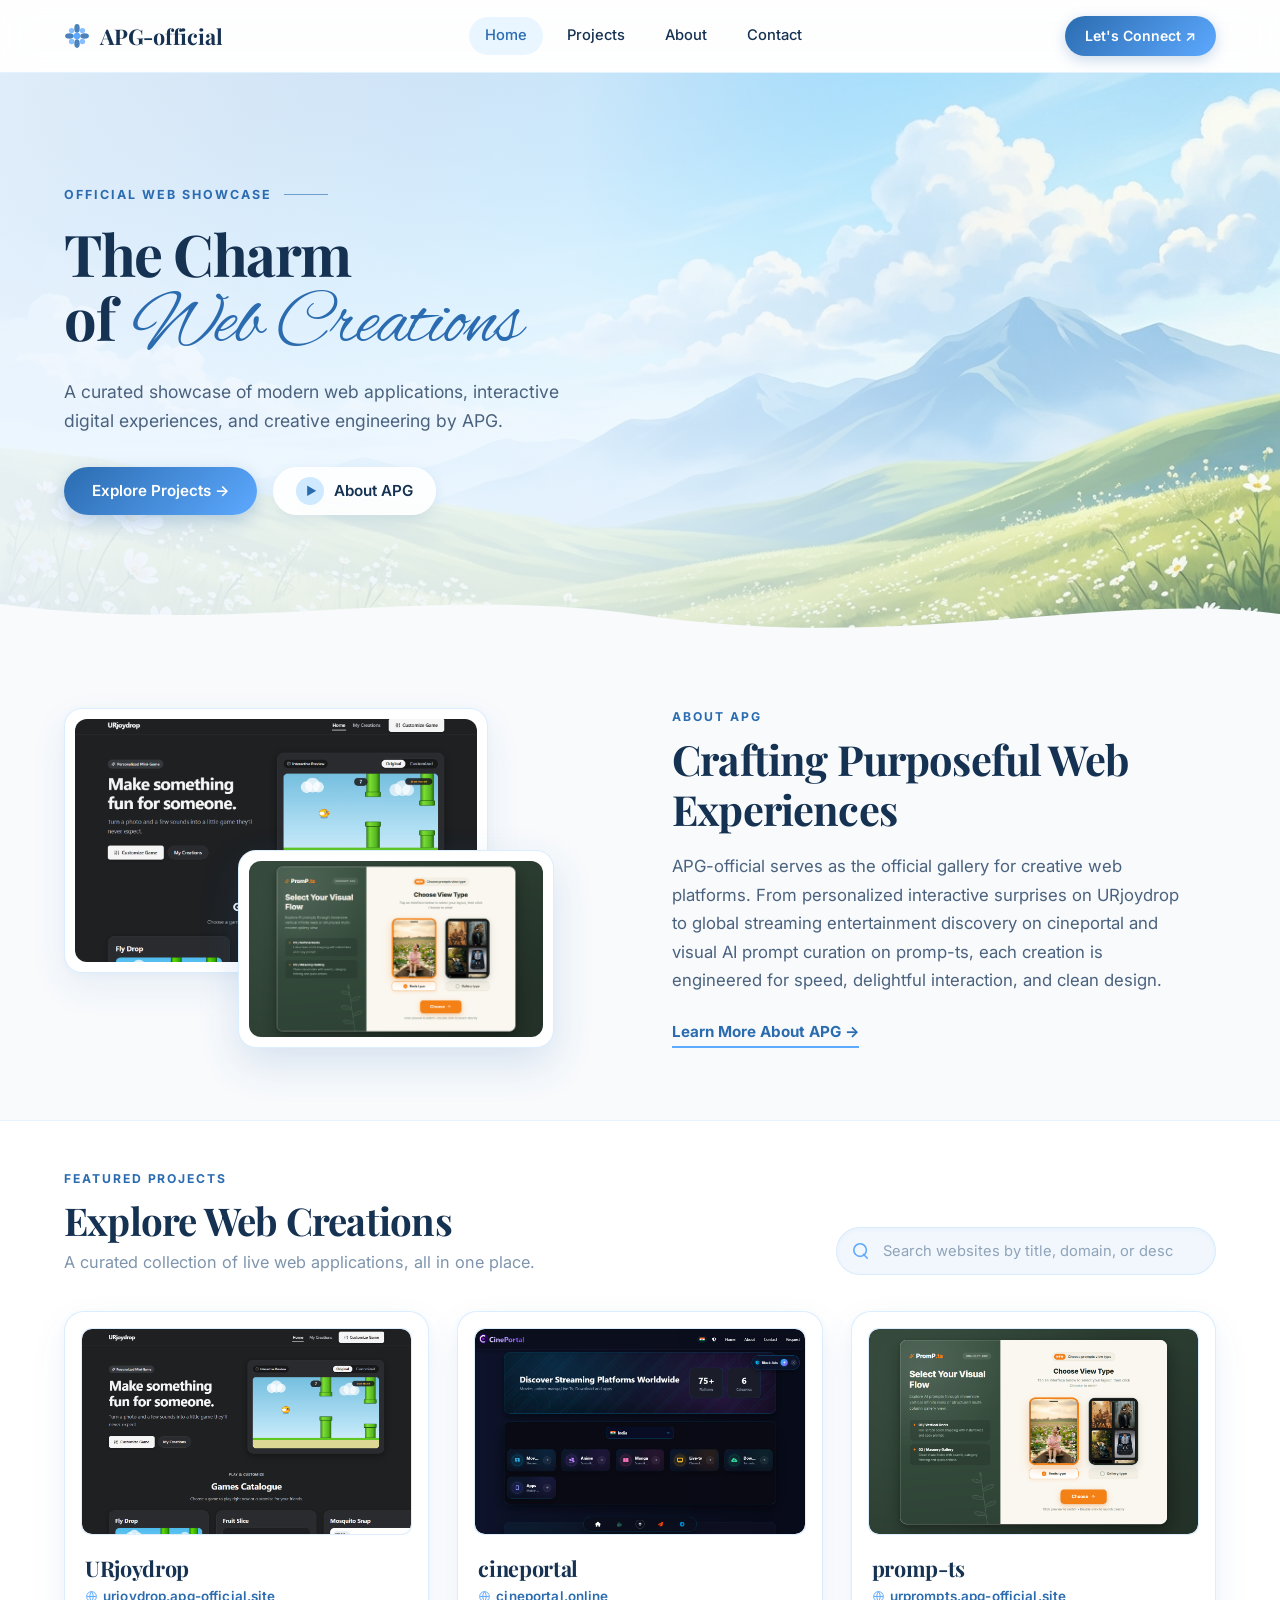
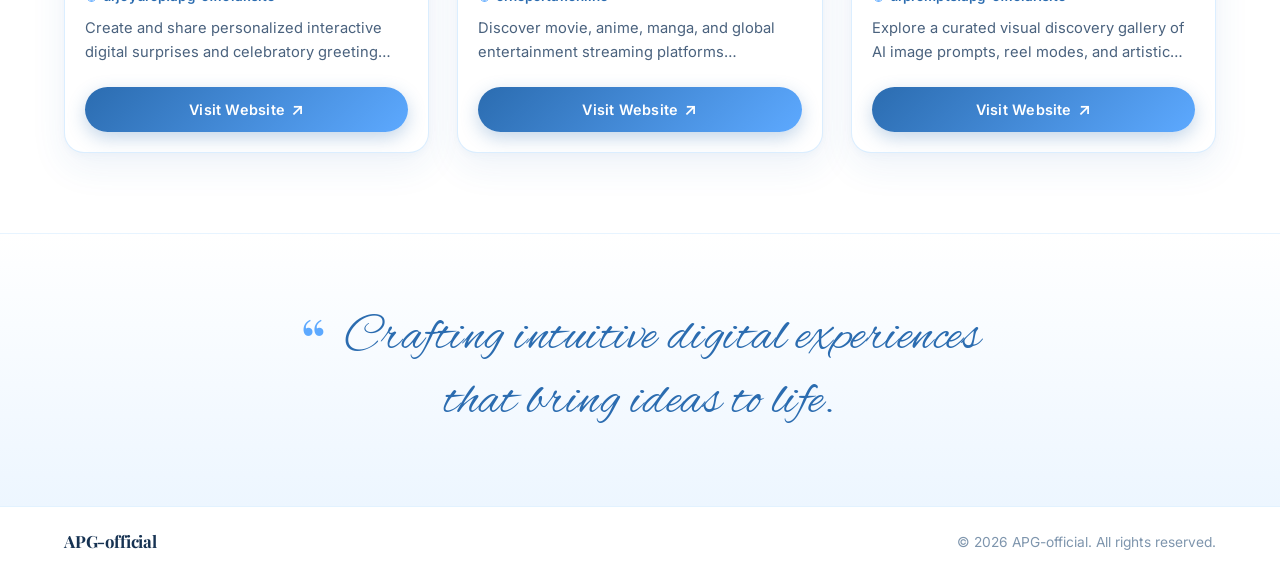
==== index.html @ 2e4cdcff "content: tailor copy directly to APG-official web creations and remove color palette container" ====
<!DOCTYPE html>
<html lang="en">
<head>
  <meta charset="UTF-8">
  <meta name="viewport" content="width=device-width, initial-scale=1.0">
  <title>APG-official — The Charm of Web Creations</title>
  <meta name="description" content="A curated collection of official web creations and interactive applications by APG.">
  
  <!-- Google Fonts: Playfair Display, Alex Brush, and Inter -->
  <link rel="preconnect" href="https://fonts.googleapis.com">
  <link rel="preconnect" href="https://fonts.gstatic.com" crossorigin>
  <link href="https://fonts.googleapis.com/css2?family=Alex+Brush&family=Inter:wght@400;500;600;700&family=Playfair+Display:ital,wght@0,400;0,600;0,700;1,400;1,600&display=swap" rel="stylesheet">
  
  <!-- Stylesheet -->
  <link rel="stylesheet" href="css/style.css">
</head>
<body class="skybloom-theme">

  <!-- Top Sticky Navigation Bar (Glassmorphic) -->
  <header class="site-header">
    <div class="container header-inner">
      <a href="index.html" class="brand-logo" aria-label="APG-official home">
        <svg class="brand-flower-icon" viewBox="0 0 24 24" fill="none" xmlns="http://www.w3.org/2000/svg" aria-hidden="true">
          <circle cx="12" cy="12" r="3" fill="#5DA9FF"/>
          <ellipse cx="12" cy="5" rx="2.5" ry="4" fill="#2B6CB0" opacity="0.85"/>
          <ellipse cx="12" cy="19" rx="2.5" ry="4" fill="#2B6CB0" opacity="0.85"/>
          <ellipse cx="5" cy="12" rx="4" ry="2.5" fill="#2B6CB0" opacity="0.85"/>
          <ellipse cx="19" cy="12" rx="4" ry="2.5" fill="#2B6CB0" opacity="0.85"/>
          <circle cx="7" cy="7" r="2.5" fill="#5DA9FF" opacity="0.75"/>
          <circle cx="17" cy="7" r="2.5" fill="#5DA9FF" opacity="0.75"/>
          <circle cx="7" cy="17" r="2.5" fill="#5DA9FF" opacity="0.75"/>
          <circle cx="17" cy="17" r="2.5" fill="#5DA9FF" opacity="0.75"/>
        </svg>
        <span class="brand-text">APG-official</span>
      </a>

      <nav class="nav-links" aria-label="Main Navigation">
        <a href="index.html" class="nav-item active">Home</a>
        <a href="#gallery" class="nav-item">Projects</a>
        <a href="about/" class="nav-item">About</a>
        <a href="contact/" class="nav-item">Contact</a>
      </nav>

      <div class="header-action">
        <a href="contact/" class="btn-connect">Let's Connect &#x2197;</a>
      </div>
    </div>
  </header>

  <!-- Main Content Canvas -->
  <main>
    <!-- Hero Section (Atmospheric Sky with APG Content) -->
    <section class="hero-section" aria-labelledby="hero-title">
      <div class="hero-bg-container" aria-hidden="true">
        <img src="assets/hero-sky-bg.jpg" alt="" class="hero-bg-img" loading="eager">
        <div class="hero-overlay"></div>
      </div>

      <div class="container hero-inner">
        <div class="hero-content">
          <div class="hero-eyebrow">
            <span class="eyebrow-text">OFFICIAL WEB SHOWCASE</span>
            <span class="eyebrow-line"></span>
          </div>

          <h1 id="hero-title" class="hero-heading">
            The Charm<br>
            of <span class="script-accent">Web Creations</span>
          </h1>

          <p class="hero-subtitle">
            A curated showcase of modern web applications, interactive digital experiences, and creative engineering by APG.
          </p>

          <div class="hero-cta-group">
            <a href="#gallery" class="btn-hero-primary">Explore Projects &rarr;</a>
            <a href="#about-story" class="btn-hero-secondary">
              <span class="play-icon-bubble">&#x25B6;</span>
              <span>About APG</span>
            </a>
          </div>
        </div>
      </div>

      <!-- Organic Wave Transition Divider -->
      <div class="hero-wave-divider" aria-hidden="true">
        <svg viewBox="0 0 1440 120" fill="none" preserveAspectRatio="none" xmlns="http://www.w3.org/2000/svg">
          <path d="M0,45 C280,95 480,10 740,65 C1020,115 1260,25 1440,60 L1440,120 L0,120 Z" fill="#F8FAFC"/>
        </svg>
      </div>
    </section>

    <!-- Visual Storyteller / About Section -->
    <section id="about-story" class="story-section">
      <div class="container story-inner">
        <div class="story-visuals">
          <div class="story-card-large">
            <img src="assets/urjoydrop.png" alt="URjoydrop interactive celebration preview" class="story-img">
          </div>
          <div class="story-card-floating">
            <img src="assets/promp-ts.png" alt="promp-ts visual discovery preview" class="story-img">
          </div>
        </div>

        <div class="story-copy">
          <div class="section-eyebrow">ABOUT APG</div>
          <h2 class="story-heading">Crafting Purposeful Web Experiences</h2>
          <p class="story-desc">
            APG-official serves as the official gallery for creative web platforms. From personalized interactive surprises on URjoydrop to global streaming entertainment discovery on cineportal and visual AI prompt curation on promp-ts, each creation is engineered for speed, delightful interaction, and clean design.
          </p>
          <a href="about/" class="story-link">Learn More About APG &rarr;</a>
        </div>
      </div>
    </section>

    <!-- Featured Works Gallery Section -->
    <section id="gallery" class="gallery-section" aria-label="Website Gallery">
      <div class="container">
        <!-- Gallery Header with Integrated Search -->
        <div class="gallery-header-row">
          <div class="gallery-header-left">
            <div class="section-eyebrow">FEATURED PROJECTS</div>
            <h2 class="gallery-title">Explore Web Creations</h2>
            <p class="gallery-subtitle">A curated collection of live web applications, all in one place.</p>
          </div>

          <div class="search-wrapper">
            <div class="search-box">
              <svg class="search-icon" viewBox="0 0 20 20" fill="none" xmlns="http://www.w3.org/2000/svg" aria-hidden="true">
                <path d="M9 16A7 7 0 1 0 9 2a7 7 0 0 0 0 14Zm8 2-4.35-4.35" stroke="currentColor" stroke-width="1.75" stroke-linecap="round" stroke-linejoin="round"/>
              </svg>
              <input 
                type="text" 
                id="search-input" 
                class="search-input" 
                placeholder="Search websites by title, domain, or description..." 
                autocomplete="off"
                spellcheck="false"
                aria-label="Search websites by title, domain, or description"
              >
              <button 
                type="button" 
                id="search-clear" 
                class="search-clear-btn" 
                aria-label="Clear search query"
                hidden
              >
                <svg viewBox="0 0 16 16" fill="none" xmlns="http://www.w3.org/2000/svg" aria-hidden="true">
                  <path d="M4 4l8 8M12 4l-8 8" stroke="currentColor" stroke-width="1.75" stroke-linecap="round"/>
                </svg>
              </button>
            </div>
          </div>
        </div>

        <!-- Live Count / Active Search Info for Screen Readers -->
        <div id="results-count" class="visually-hidden" aria-live="polite"></div>

        <!-- Cards Grid (Dynamically Populated by js/script.js) -->
        <div id="gallery-grid" class="gallery-grid">
          <!-- Populated by js/script.js -->
        </div>

        <!-- Empty State Container -->
        <div id="empty-state" class="empty-state" hidden>
          <div class="empty-state-card">
            <div class="empty-state-icon" aria-hidden="true">
              <svg viewBox="0 0 24 24" fill="none" xmlns="http://www.w3.org/2000/svg">
                <circle cx="11" cy="11" r="7" stroke="currentColor" stroke-width="1.5"/>
                <path d="m20 20-3.5-3.5" stroke="currentColor" stroke-width="1.5" stroke-linecap="round"/>
                <path d="M8.5 11h5" stroke="currentColor" stroke-width="1.5" stroke-linecap="round"/>
              </svg>
            </div>
            <h3 class="empty-state-title">No matching websites found</h3>
            <p class="empty-state-desc">No web creations match your search query. Try checking for typos or resetting your search keyword.</p>
            <button type="button" id="empty-clear-btn" class="btn-clear-search">Clear search</button>
          </div>
        </div>
      </div>
    </section>

    <!-- Quote Section (Tailored to Web Craftsmanship) -->
    <section class="quote-section">
      <div class="container quote-inner">
        <blockquote class="quote-text">
          <span class="quote-mark">&ldquo;</span>
          Crafting intuitive digital experiences that bring ideas to life.
        </blockquote>
      </div>
    </section>
  </main>

  <!-- Minimal Footer -->
  <footer class="site-footer">
    <div class="container footer-inner">
      <div class="footer-brand">
        <span class="brand-text">APG-official</span>
      </div>
      <p class="footer-copy">&copy; 2026 APG-official. All rights reserved.</p>
    </div>
  </footer>

  <!-- Gallery JavaScript -->
  <script src="js/script.js"></script>
</body>
</html>
---- css/style.css ----
/* ==========================================================================
   Skybloom APG-official — Nature Portfolio & Web Showcase Theme
   Inspired by Skybloom Nature Portfolio: Ethereal skies, meadows, and elegant typography
   Palette: #2B6CB0 (Deep Sky), #5DA9FF (Azure), #CFE9FF (Cloud Blue), #F8FAFC (Porcelain), #A8C97A (Meadow Green)
   ========================================================================== */

/* --- Design Tokens & Palette --- */
:root {
  /* Exact Skybloom Palette */
  --sky-deep: #2B6CB0;
  --sky-vivid: #5DA9FF;
  --sky-soft: #CFE9FF;
  --sky-white: #F8FAFC;
  --nature-green: #A8C97A;
  --nature-green-dark: #8BAF5B;

  /* Neutrals & Surfaces */
  --surface-page: #F8FAFC;
  --surface-card: #FFFFFF;
  --surface-card-subtle: #F1F7FD;
  --surface-pill: rgba(255, 255, 255, 0.85);

  /* Typography Colors */
  --text-heading: #163252;
  --text-body: #4A627E;
  --text-muted: #7E95AD;
  --text-accent: #2B6CB0;

  /* Hairlines & Borders */
  --border-card: rgba(207, 233, 255, 0.75);
  --border-focus: #5DA9FF;

  /* Button Gradient Palette */
  --btn-gradient: linear-gradient(135deg, #2B6CB0 0%, #5DA9FF 100%);
  --btn-gradient-hover: linear-gradient(135deg, #225791 0%, #4797ED 100%);
  --btn-gradient-active: linear-gradient(135deg, #1C4878 0%, #3D88DC 100%);
  --btn-shadow: 0 6px 18px rgba(43, 108, 176, 0.28);
  --btn-shadow-hover: 0 10px 24px rgba(43, 108, 176, 0.38);

  /* Elevated Shadows */
  --shadow-card: 0 14px 36px rgba(43, 108, 176, 0.08), 0 2px 8px rgba(43, 108, 176, 0.04);
  --shadow-card-hover: 0 22px 48px rgba(43, 108, 176, 0.14), 0 4px 14px rgba(43, 108, 176, 0.06);

  /* Typography */
  --font-serif: 'Playfair Display', Georgia, serif;
  --font-script: 'Alex Brush', cursive;
  --font-sans: 'Inter', -apple-system, BlinkMacSystemFont, 'Segoe UI', Roboto, sans-serif;

  /* Layout Metrics */
  --max-width: 1200px;
  --container-padding: 24px;
  --radius-card: 20px;
  --radius-pill: 9999px;
  --radius-thumb: 12px;

  /* Subtle Transitions */
  --transition-fast: 0.18s ease;
  --transition-normal: 0.28s ease-in-out;
}

/* --- Base & Reset --- */
*, *::before, *::after {
  box-sizing: border-box;
  margin: 0;
  padding: 0;
}

html {
  font-size: 16px;
  scroll-behavior: smooth;
  -webkit-text-size-adjust: 100%;
}

body.skybloom-theme {
  font-family: var(--font-sans);
  background-color: var(--surface-page);
  color: var(--text-body);
  min-height: 100vh;
  display: flex;
  flex-direction: column;
  line-height: 1.6;
  -webkit-font-smoothing: antialiased;
  -moz-osx-font-smoothing: grayscale;
  overflow-x: hidden;
}

main {
  flex: 1 0 auto;
}

img {
  display: block;
  max-width: 100%;
  height: auto;
}

button, input {
  font-family: inherit;
}

a {
  color: inherit;
  text-decoration: none;
}

:focus-visible {
  outline: 2px solid var(--sky-vivid);
  outline-offset: 2px;
}

[hidden] {
  display: none !important;
}

.visually-hidden {
  position: absolute;
  width: 1px;
  height: 1px;
  padding: 0;
  margin: -1px;
  overflow: hidden;
  clip: rect(0, 0, 0, 0);
  white-space: nowrap;
  border: 0;
}

/* --- Shared Layout Container --- */
.container {
  width: 100%;
  max-width: var(--max-width);
  margin-left: auto;
  margin-right: auto;
  padding-left: var(--container-padding);
  padding-right: var(--container-padding);
}

/* --- Top Sticky Navigation Bar (Glassmorphic) --- */
.site-header {
  position: sticky;
  top: 0;
  z-index: 100;
  background-color: rgba(255, 255, 255, 0.82);
  backdrop-filter: blur(16px);
  -webkit-backdrop-filter: blur(16px);
  border-bottom: 1px solid rgba(207, 233, 255, 0.6);
  transition: background-color var(--transition-normal);
}

.header-inner {
  height: 72px;
  display: flex;
  align-items: center;
  justify-content: space-between;
}

.brand-logo {
  display: inline-flex;
  align-items: center;
  gap: 10px;
}

.brand-flower-icon {
  width: 26px;
  height: 26px;
  flex-shrink: 0;
  transition: transform var(--transition-fast);
}

.brand-logo:hover .brand-flower-icon {
  transform: rotate(25deg);
}

.brand-text {
  font-family: var(--font-serif);
  font-size: 1.35rem;
  font-weight: 700;
  color: var(--text-heading);
  letter-spacing: -0.01em;
}

.brand-sub {
  font-family: var(--font-sans);
  font-size: 0.72rem;
  font-weight: 700;
  letter-spacing: 0.1em;
  color: var(--sky-deep);
  background: var(--sky-soft);
  padding: 2px 7px;
  border-radius: var(--radius-pill);
  margin-left: 4px;
}

.nav-links {
  display: flex;
  align-items: center;
  gap: 8px;
}

.nav-item {
  display: inline-flex;
  align-items: center;
  justify-content: center;
  min-height: 38px;
  padding: 0 16px;
  font-size: 0.92rem;
  font-weight: 500;
  color: var(--text-heading);
  border-radius: var(--radius-pill);
  transition: color var(--transition-fast), background-color var(--transition-fast);
}

.nav-item:hover,
.nav-item.active {
  color: var(--sky-deep);
  background-color: rgba(207, 233, 255, 0.45);
}

.header-action {
  display: flex;
  align-items: center;
}

.btn-connect {
  display: inline-flex;
  align-items: center;
  justify-content: center;
  min-height: 40px;
  padding: 0 20px;
  font-size: 0.88rem;
  font-weight: 600;
  color: #ffffff;
  background: var(--btn-gradient);
  border-radius: var(--radius-pill);
  box-shadow: 0 4px 14px rgba(43, 108, 176, 0.25);
  transition: background var(--transition-fast), transform var(--transition-fast), box-shadow var(--transition-fast);
}

.btn-connect:hover {
  background: var(--btn-gradient-hover);
  box-shadow: var(--btn-shadow);
  transform: translateY(-1px);
}

/* --- Hero Section (Atmospheric Nature Sky) --- */
.hero-section {
  position: relative;
  min-height: 580px;
  display: flex;
  flex-direction: column;
  justify-content: center;
  padding-top: 60px;
  padding-bottom: 90px;
  overflow: hidden;
  background-color: #BBE0FF;
}

.hero-bg-container {
  position: absolute;
  inset: 0;
  width: 100%;
  height: 100%;
  z-index: 1;
  overflow: hidden;
}

.hero-bg-img {
  width: 100%;
  height: 100%;
  object-fit: cover;
  object-position: center 30%;
}

.hero-overlay {
  position: absolute;
  inset: 0;
  background: linear-gradient(90deg, rgba(240, 247, 255, 0.92) 0%, rgba(240, 247, 255, 0.8) 45%, rgba(240, 247, 255, 0.2) 100%);
}

.hero-inner {
  position: relative;
  z-index: 2;
}

.hero-content {
  max-width: 620px;
}

.hero-eyebrow {
  display: inline-flex;
  align-items: center;
  gap: 12px;
  margin-bottom: 16px;
}

.eyebrow-text {
  font-size: 0.78rem;
  font-weight: 700;
  letter-spacing: 0.16em;
  color: var(--sky-deep);
  text-transform: uppercase;
}

.eyebrow-line {
  width: 44px;
  height: 1.5px;
  background: var(--sky-deep);
  opacity: 0.6;
}

.hero-heading {
  font-family: var(--font-serif);
  font-size: 3.6rem;
  font-weight: 700;
  color: var(--text-heading);
  line-height: 1.12;
  letter-spacing: -0.025em;
  margin-bottom: 18px;
}

.script-accent {
  font-family: var(--font-script);
  font-weight: 400;
  font-size: 4.8rem;
  color: var(--sky-deep);
  display: inline-block;
  line-height: 0.85;
  margin-left: 6px;
}

.hero-subtitle {
  font-size: 1.1rem;
  line-height: 1.65;
  color: var(--text-body);
  margin-bottom: 32px;
  max-width: 520px;
}

.hero-cta-group {
  display: flex;
  align-items: center;
  gap: 16px;
  flex-wrap: wrap;
}

.btn-hero-primary {
  display: inline-flex;
  align-items: center;
  justify-content: center;
  min-height: 48px;
  padding: 0 28px;
  font-size: 0.95rem;
  font-weight: 600;
  color: #ffffff;
  background: var(--btn-gradient);
  border-radius: var(--radius-pill);
  box-shadow: var(--btn-shadow);
  transition: transform var(--transition-fast), box-shadow var(--transition-fast);
}

.btn-hero-primary:hover {
  background: var(--btn-gradient-hover);
  box-shadow: var(--btn-shadow-hover);
  transform: translateY(-2px);
}

.btn-hero-secondary {
  display: inline-flex;
  align-items: center;
  gap: 10px;
  min-height: 48px;
  padding: 0 22px;
  font-size: 0.95rem;
  font-weight: 600;
  color: var(--text-heading);
  background: rgba(255, 255, 255, 0.88);
  backdrop-filter: blur(8px);
  border: 1px solid rgba(255, 255, 255, 0.8);
  border-radius: var(--radius-pill);
  box-shadow: 0 4px 14px rgba(43, 108, 176, 0.1);
  transition: background var(--transition-fast), transform var(--transition-fast);
}

.btn-hero-secondary:hover {
  background: #ffffff;
  transform: translateY(-2px);
}

.play-icon-bubble {
  width: 28px;
  height: 28px;
  border-radius: 50%;
  background: var(--sky-soft);
  color: var(--sky-deep);
  display: flex;
  align-items: center;
  justify-content: center;
  font-size: 0.72rem;
  padding-left: 2px;
}

/* Hero Wave Divider */
.hero-wave-divider {
  position: absolute;
  bottom: -1px;
  left: 0;
  width: 100%;
  height: 80px;
  z-index: 3;
  pointer-events: none;
}

.hero-wave-divider svg {
  width: 100%;
  height: 100%;
  display: block;
}

/* --- Visual Storyteller Section (Skybloom Inspired) --- */
.story-section {
  padding-top: 54px;
  padding-bottom: 72px;
  background-color: var(--surface-page);
}

.story-inner {
  display: grid;
  grid-template-columns: 1fr 1fr;
  gap: 64px;
  align-items: center;
}

.story-visuals {
  position: relative;
  min-height: 340px;
}

.story-card-large {
  width: 78%;
  aspect-ratio: 16 / 10;
  border-radius: 18px;
  overflow: hidden;
  background: #ffffff;
  padding: 10px;
  box-shadow: var(--shadow-card);
  border: 1px solid var(--border-card);
}

.story-card-large img {
  width: 100%;
  height: 100%;
  object-fit: cover;
  border-radius: 12px;
}

.story-card-floating {
  position: absolute;
  bottom: 0;
  right: 10%;
  width: 58%;
  aspect-ratio: 16 / 10;
  border-radius: 18px;
  overflow: hidden;
  background: #ffffff;
  padding: 10px;
  box-shadow: 0 16px 40px rgba(43, 108, 176, 0.16);
  border: 1px solid var(--border-card);
}

.story-card-floating img {
  width: 100%;
  height: 100%;
  object-fit: cover;
  border-radius: 12px;
}

.story-copy {
  padding-right: 20px;
}

.section-eyebrow {
  font-size: 0.76rem;
  font-weight: 700;
  letter-spacing: 0.16em;
  color: var(--sky-deep);
  text-transform: uppercase;
  margin-bottom: 8px;
}

.story-heading {
  font-family: var(--font-serif);
  font-size: 2.6rem;
  font-weight: 700;
  color: var(--text-heading);
  letter-spacing: -0.02em;
  line-height: 1.2;
  margin-bottom: 18px;
}

.story-desc {
  font-size: 1.05rem;
  line-height: 1.7;
  color: var(--text-body);
  margin-bottom: 24px;
}

.story-link {
  display: inline-flex;
  align-items: center;
  font-size: 0.95rem;
  font-weight: 700;
  color: var(--sky-deep);
  border-bottom: 2px solid var(--sky-vivid);
  padding-bottom: 2px;
  transition: color var(--transition-fast), border-color var(--transition-fast);
}

.story-link:hover {
  color: var(--text-heading);
  border-color: var(--text-heading);
}

/* --- Featured Works Gallery Section --- */
.gallery-section {
  padding-top: 48px;
  padding-bottom: 80px;
  background-color: #FFFFFF;
  border-top: 1px solid rgba(207, 233, 255, 0.5);
  border-bottom: 1px solid rgba(207, 233, 255, 0.5);
}

.gallery-header-row {
  display: flex;
  align-items: flex-end;
  justify-content: space-between;
  gap: 32px;
  margin-bottom: 36px;
}

.gallery-title {
  font-family: var(--font-serif);
  font-size: 2.4rem;
  font-weight: 700;
  color: var(--text-heading);
  letter-spacing: -0.02em;
  line-height: 1.2;
}

.gallery-subtitle {
  margin-top: 6px;
  font-size: 1.02rem;
  color: var(--text-muted);
}

.search-wrapper {
  flex: 0 0 380px;
  max-width: 100%;
}

.search-box {
  position: relative;
  display: flex;
  align-items: center;
  width: 100%;
}

.search-icon {
  position: absolute;
  left: 16px;
  width: 18px;
  height: 18px;
  color: var(--sky-vivid);
  pointer-events: none;
}

.search-input {
  width: 100%;
  height: 48px;
  padding: 0 42px 0 46px;
  font-size: 0.92rem;
  color: var(--text-heading);
  background-color: var(--surface-card-subtle);
  border: 1.5px solid var(--border-card);
  border-radius: var(--radius-pill);
  box-shadow: inset 0 2px 4px rgba(43, 108, 176, 0.03);
  transition: border-color var(--transition-fast), background-color var(--transition-fast), box-shadow var(--transition-fast);
}

.search-input::placeholder {
  color: var(--text-muted);
  opacity: 0.85;
}

.search-input:focus {
  outline: none;
  background-color: #FFFFFF;
  border-color: var(--sky-vivid);
  box-shadow: 0 0 0 4px rgba(93, 169, 255, 0.2);
}

.search-clear-btn {
  position: absolute;
  right: 12px;
  width: 26px;
  height: 26px;
  display: flex;
  align-items: center;
  justify-content: center;
  background: var(--sky-soft);
  border: none;
  border-radius: 50%;
  color: var(--sky-deep);
  cursor: pointer;
  padding: 0;
  transition: background-color var(--transition-fast);
}

.search-clear-btn svg {
  width: 12px;
  height: 12px;
}

.search-clear-btn:hover {
  background-color: var(--sky-vivid);
  color: #ffffff;
}

/* --- Gallery Grid & Showcase Cards --- */
.gallery-grid {
  display: grid;
  grid-template-columns: repeat(3, 1fr);
  gap: 28px;
  align-items: stretch;
}

.card {
  display: flex;
  flex-direction: column;
  height: 100%;
  background-color: var(--surface-card);
  border: 1px solid var(--border-card);
  border-radius: var(--radius-card); /* 20px outer border radius */
  box-shadow: var(--shadow-card);
  overflow: hidden;
  transition: transform var(--transition-normal), box-shadow var(--transition-normal), border-color var(--transition-normal);
}

.card:hover {
  transform: translateY(-4px);
  box-shadow: var(--shadow-card-hover);
  border-color: rgba(93, 169, 255, 0.5);
}

/* 16:10 Thumbnail Preview (Inset Padding with 10px Radius) */
.card-thumbnail-wrap {
  position: relative;
  margin: 16px 16px 0 16px;
  aspect-ratio: 16 / 10;
  overflow: hidden;
  border-radius: 10px; /* 10px inner image radius */
  background-color: var(--surface-card-subtle);
  border: 1px solid rgba(207, 233, 255, 0.6);
}

.card-thumbnail {
  width: 100%;
  height: 100%;
  object-fit: cover;
  object-position: top center;
  border-radius: 10px;
  display: block;
  transition: transform 0.35s ease;
}

.card:hover .card-thumbnail {
  transform: scale(1.03);
}

.card-thumbnail-fallback {
  width: 100%;
  height: 100%;
  display: flex;
  flex-direction: column;
  align-items: center;
  justify-content: center;
  gap: 8px;
  background: linear-gradient(135deg, #CFE9FF 0%, #E8F3FF 100%);
  color: var(--sky-deep);
  font-size: 0.88rem;
  font-weight: 600;
  text-align: center;
  padding: 16px;
}

.card-thumbnail-fallback svg {
  width: 28px;
  height: 28px;
  opacity: 0.7;
}

/* Card Body Content */
.card-body {
  display: flex;
  flex-direction: column;
  flex: 1 0 auto;
  padding: 20px 20px 20px;
}

.card-title {
  font-family: var(--font-serif);
  font-size: 1.35rem;
  font-weight: 700;
  color: var(--text-heading);
  line-height: 1.25;
  letter-spacing: -0.015em;
  margin-bottom: 4px;
}

.card-domain {
  font-size: 0.84rem;
  color: var(--sky-deep);
  font-weight: 600;
  letter-spacing: 0.01em;
  display: inline-flex;
  align-items: center;
  gap: 5px;
  margin-bottom: 10px;
}

.card-domain-icon {
  width: 13px;
  height: 13px;
  color: var(--sky-vivid);
  flex-shrink: 0;
}

.card-desc {
  font-size: 0.92rem;
  line-height: 1.6;
  color: var(--text-body);
  margin-bottom: 22px;
  display: -webkit-box;
  -webkit-line-clamp: 2;
  -webkit-box-orient: vertical;
  overflow: hidden;
  text-overflow: ellipsis;
}

/* Card Footer & Gradient Action Button */
.card-footer {
  margin-top: auto;
}

.card-cta {
  display: inline-flex;
  align-items: center;
  justify-content: center;
  width: 100%;
  min-height: 44px;
  padding: 11px 20px;
  font-size: 0.9rem;
  font-weight: 600;
  letter-spacing: 0.015em;
  color: #ffffff;
  background: var(--btn-gradient);
  border: none;
  border-radius: var(--radius-pill);
  text-decoration: none;
  cursor: pointer;
  box-shadow: var(--btn-shadow);
  transition: transform var(--transition-fast), filter var(--transition-fast), box-shadow var(--transition-fast);
}

.card-cta:hover {
  background: var(--btn-gradient-hover);
  box-shadow: var(--btn-shadow-hover);
  transform: translateY(-1px);
}

.card-cta:active {
  background: var(--btn-gradient-active);
  transform: translateY(0);
}

.cta-arrow {
  margin-left: 6px;
  font-size: 1.05rem;
  line-height: 1;
  display: inline-block;
  transition: transform var(--transition-fast);
}

.card-cta:hover .cta-arrow {
  transform: translate(2px, -2px);
}

/* --- Empty Search State --- */
.empty-state {
  padding: 48px 0;
}

.empty-state-card {
  max-width: 460px;
  margin: 0 auto;
  text-align: center;
  padding: 40px 28px;
  background-color: var(--surface-card);
  border: 1px solid var(--border-card);
  border-radius: var(--radius-card);
  box-shadow: var(--shadow-card);
}

.empty-state-icon {
  width: 52px;
  height: 52px;
  margin: 0 auto 16px;
  display: flex;
  align-items: center;
  justify-content: center;
  color: var(--sky-vivid);
  background: var(--sky-soft);
  border-radius: 50%;
}

.empty-state-icon svg {
  width: 28px;
  height: 28px;
}

.empty-state-title {
  font-family: var(--font-serif);
  font-size: 1.35rem;
  font-weight: 700;
  color: var(--text-heading);
  margin-bottom: 8px;
}

.empty-state-desc {
  font-size: 0.94rem;
  color: var(--text-muted);
  line-height: 1.55;
  margin-bottom: 22px;
}

.btn-clear-search {
  display: inline-flex;
  align-items: center;
  justify-content: center;
  min-height: 42px;
  padding: 0 24px;
  font-size: 0.9rem;
  font-weight: 600;
  color: #ffffff;
  background: var(--btn-gradient);
  border: none;
  border-radius: var(--radius-pill);
  cursor: pointer;
  box-shadow: var(--btn-shadow);
  transition: transform var(--transition-fast), box-shadow var(--transition-fast);
}

.btn-clear-search:hover {
  background: var(--btn-gradient-hover);
  box-shadow: var(--btn-shadow-hover);
  transform: translateY(-1px);
}

/* --- Quote & Nature Banner Section --- */
.quote-section {
  padding: 72px 0;
  text-align: center;
  background: linear-gradient(180deg, #FFFFFF 0%, #EDF6FF 100%);
}

.quote-inner {
  max-width: 780px;
}

.quote-text {
  font-family: var(--font-script);
  font-size: 3.2rem;
  color: var(--sky-deep);
  line-height: 1.25;
  letter-spacing: 0.01em;
}

.quote-mark {
  font-family: var(--font-serif);
  font-size: 4rem;
  color: var(--sky-vivid);
  vertical-align: -18px;
  line-height: 0;
  margin-right: 6px;
}

/* --- Minimal Footer --- */
.site-footer {
  margin-top: auto;
  background-color: #FFFFFF;
  border-top: 1px solid rgba(207, 233, 255, 0.6);
}

.footer-inner {
  height: 70px;
  display: flex;
  align-items: center;
  justify-content: space-between;
}

.footer-brand .brand-text {
  font-size: 1.05rem;
}

.footer-copy {
  font-size: 0.86rem;
  color: var(--text-muted);
}

/* ==========================================================================
   Responsive Breakpoints
   ========================================================================== */

/* Tablet (768px – 1023px) */
@media (max-width: 1023px) {
  .hero-heading {
    font-size: 2.8rem;
  }

  .script-accent {
    font-size: 3.8rem;
  }

  .story-inner {
    grid-template-columns: 1fr;
    gap: 40px;
  }

  .story-visuals {
    max-width: 500px;
    margin: 0 auto;
  }

  .gallery-grid {
    grid-template-columns: repeat(2, 1fr);
    gap: 20px;
  }

  .gallery-header-row {
    flex-direction: column;
    align-items: stretch;
    gap: 20px;
  }

  .search-wrapper {
    flex: 1 1 auto;
    width: 100%;
  }
}

/* Mobile (< 768px) */
@media (max-width: 767px) {
  :root {
    --container-padding: 18px;
  }

  .header-inner {
    height: 64px;
  }

  .nav-links {
    display: none; /* Mobile simplicity */
  }

  .hero-section {
    padding-top: 40px;
    padding-bottom: 70px;
    min-height: auto;
  }

  .hero-heading {
    font-size: 2.2rem;
  }

  .script-accent {
    font-size: 3.2rem;
    display: block;
    margin-left: 0;
    margin-top: 4px;
  }

  .hero-subtitle {
    font-size: 1rem;
  }

  .story-heading {
    font-size: 2rem;
  }

  .gallery-title {
    font-size: 1.85rem;
  }

  .gallery-grid {
    grid-template-columns: 1fr;
    gap: 20px;
  }

  .quote-text {
    font-size: 2.4rem;
  }

  .footer-inner {
    height: auto;
    padding: 24px 0;
    flex-direction: column;
    gap: 10px;
    text-align: center;
  }
}
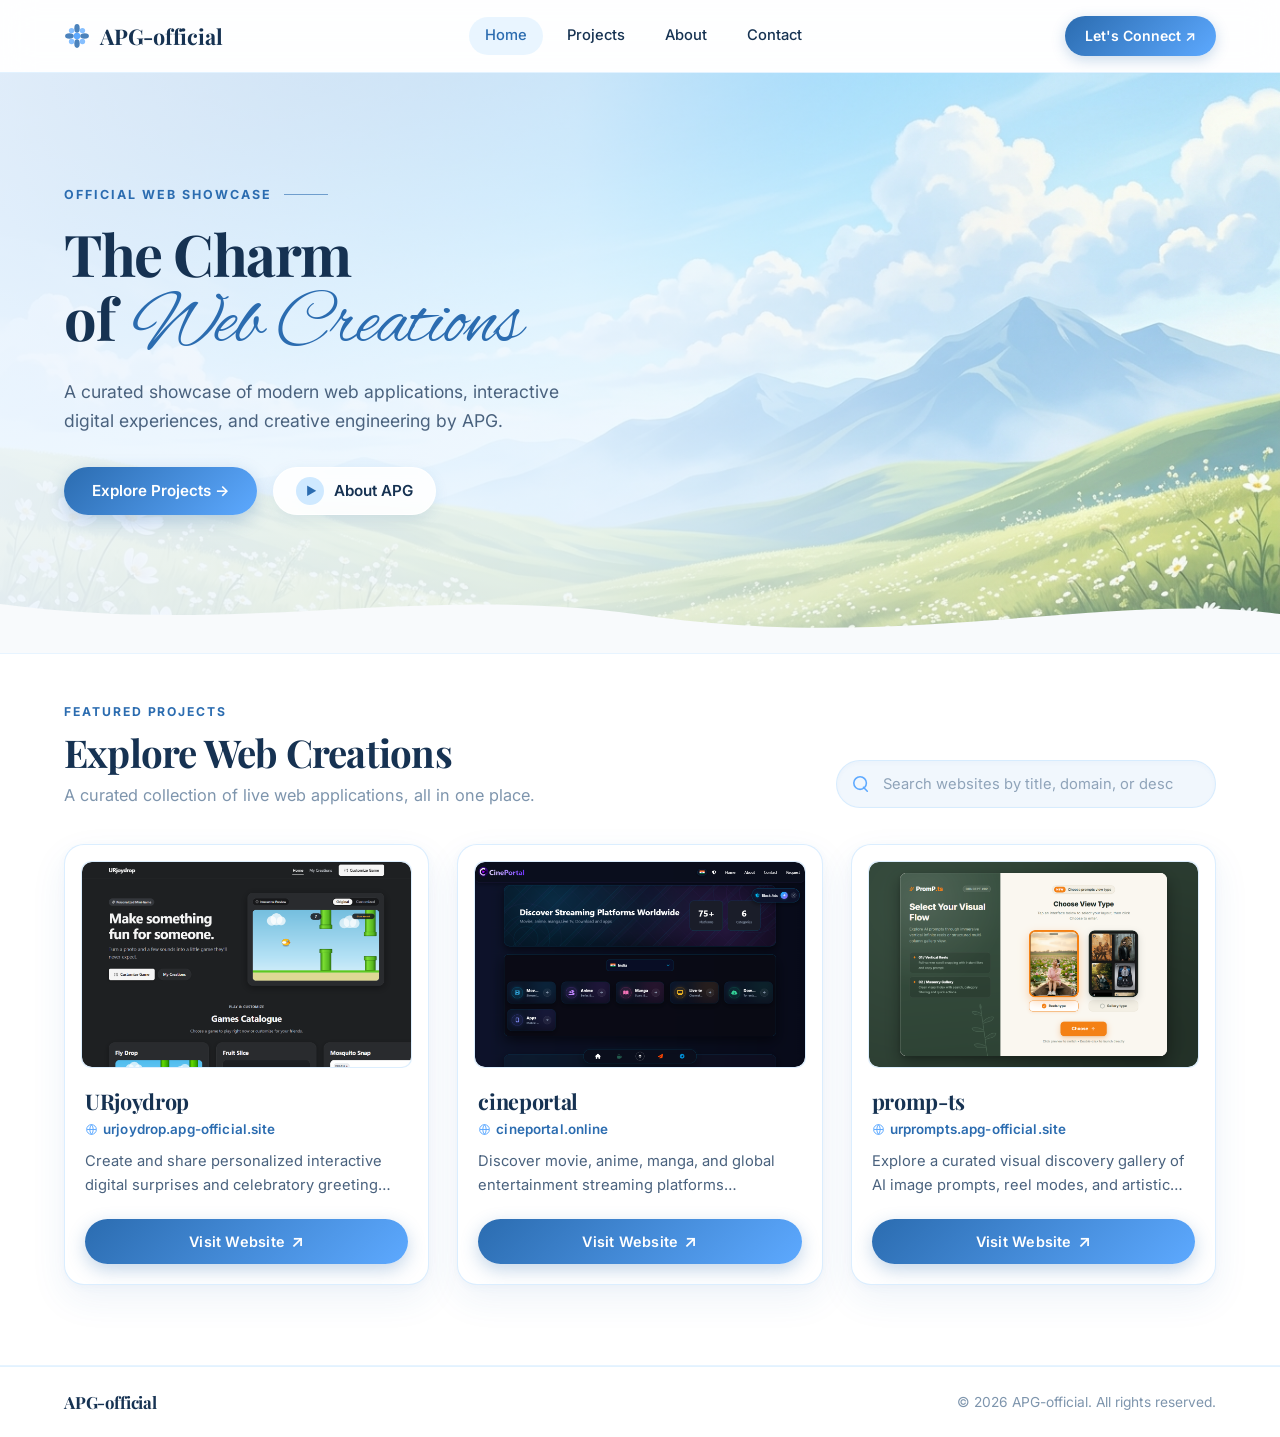
==== commit 74e0036d: "refactor(ui): remove about-story section and quote banner, enable 2 cards per row on mobile" ====
--- a/index.html
+++ b/index.html
@@ -74,7 +74,7 @@
 
           <div class="hero-cta-group">
             <a href="#gallery" class="btn-hero-primary">Explore Projects &rarr;</a>
-            <a href="#about-story" class="btn-hero-secondary">
+            <a href="about/" class="btn-hero-secondary">
               <span class="play-icon-bubble">&#x25B6;</span>
               <span>About APG</span>
             </a>
@@ -87,29 +87,6 @@
         <svg viewBox="0 0 1440 120" fill="none" preserveAspectRatio="none" xmlns="http://www.w3.org/2000/svg">
           <path d="M0,45 C280,95 480,10 740,65 C1020,115 1260,25 1440,60 L1440,120 L0,120 Z" fill="#F8FAFC"/>
         </svg>
-      </div>
-    </section>
-
-    <!-- Visual Storyteller / About Section -->
-    <section id="about-story" class="story-section">
-      <div class="container story-inner">
-        <div class="story-visuals">
-          <div class="story-card-large">
-            <img src="assets/urjoydrop.png" alt="URjoydrop interactive celebration preview" class="story-img">
-          </div>
-          <div class="story-card-floating">
-            <img src="assets/promp-ts.png" alt="promp-ts visual discovery preview" class="story-img">
-          </div>
-        </div>
-
-        <div class="story-copy">
-          <div class="section-eyebrow">ABOUT APG</div>
-          <h2 class="story-heading">Crafting Purposeful Web Experiences</h2>
-          <p class="story-desc">
-            APG-official serves as the official gallery for creative web platforms. From personalized interactive surprises on URjoydrop to global streaming entertainment discovery on cineportal and visual AI prompt curation on promp-ts, each creation is engineered for speed, delightful interaction, and clean design.
-          </p>
-          <a href="about/" class="story-link">Learn More About APG &rarr;</a>
-        </div>
       </div>
     </section>
 
@@ -178,16 +155,6 @@
         </div>
       </div>
     </section>
-
-    <!-- Quote Section (Tailored to Web Craftsmanship) -->
-    <section class="quote-section">
-      <div class="container quote-inner">
-        <blockquote class="quote-text">
-          <span class="quote-mark">&ldquo;</span>
-          Crafting intuitive digital experiences that bring ideas to life.
-        </blockquote>
-      </div>
-    </section>
   </main>
 
   <!-- Minimal Footer -->
--- a/css/style.css
+++ b/css/style.css
@@ -415,68 +415,6 @@
   display: block;
 }
 
-/* --- Visual Storyteller Section (Skybloom Inspired) --- */
-.story-section {
-  padding-top: 54px;
-  padding-bottom: 72px;
-  background-color: var(--surface-page);
-}
-
-.story-inner {
-  display: grid;
-  grid-template-columns: 1fr 1fr;
-  gap: 64px;
-  align-items: center;
-}
-
-.story-visuals {
-  position: relative;
-  min-height: 340px;
-}
-
-.story-card-large {
-  width: 78%;
-  aspect-ratio: 16 / 10;
-  border-radius: 18px;
-  overflow: hidden;
-  background: #ffffff;
-  padding: 10px;
-  box-shadow: var(--shadow-card);
-  border: 1px solid var(--border-card);
-}
-
-.story-card-large img {
-  width: 100%;
-  height: 100%;
-  object-fit: cover;
-  border-radius: 12px;
-}
-
-.story-card-floating {
-  position: absolute;
-  bottom: 0;
-  right: 10%;
-  width: 58%;
-  aspect-ratio: 16 / 10;
-  border-radius: 18px;
-  overflow: hidden;
-  background: #ffffff;
-  padding: 10px;
-  box-shadow: 0 16px 40px rgba(43, 108, 176, 0.16);
-  border: 1px solid var(--border-card);
-}
-
-.story-card-floating img {
-  width: 100%;
-  height: 100%;
-  object-fit: cover;
-  border-radius: 12px;
-}
-
-.story-copy {
-  padding-right: 20px;
-}
-
 .section-eyebrow {
   font-size: 0.76rem;
   font-weight: 700;
@@ -484,39 +422,6 @@
   color: var(--sky-deep);
   text-transform: uppercase;
   margin-bottom: 8px;
-}
-
-.story-heading {
-  font-family: var(--font-serif);
-  font-size: 2.6rem;
-  font-weight: 700;
-  color: var(--text-heading);
-  letter-spacing: -0.02em;
-  line-height: 1.2;
-  margin-bottom: 18px;
-}
-
-.story-desc {
-  font-size: 1.05rem;
-  line-height: 1.7;
-  color: var(--text-body);
-  margin-bottom: 24px;
-}
-
-.story-link {
-  display: inline-flex;
-  align-items: center;
-  font-size: 0.95rem;
-  font-weight: 700;
-  color: var(--sky-deep);
-  border-bottom: 2px solid var(--sky-vivid);
-  padding-bottom: 2px;
-  transition: color var(--transition-fast), border-color var(--transition-fast);
-}
-
-.story-link:hover {
-  color: var(--text-heading);
-  border-color: var(--text-heading);
 }
 
 /* --- Featured Works Gallery Section --- */
@@ -864,34 +769,6 @@
   transform: translateY(-1px);
 }
 
-/* --- Quote & Nature Banner Section --- */
-.quote-section {
-  padding: 72px 0;
-  text-align: center;
-  background: linear-gradient(180deg, #FFFFFF 0%, #EDF6FF 100%);
-}
-
-.quote-inner {
-  max-width: 780px;
-}
-
-.quote-text {
-  font-family: var(--font-script);
-  font-size: 3.2rem;
-  color: var(--sky-deep);
-  line-height: 1.25;
-  letter-spacing: 0.01em;
-}
-
-.quote-mark {
-  font-family: var(--font-serif);
-  font-size: 4rem;
-  color: var(--sky-vivid);
-  vertical-align: -18px;
-  line-height: 0;
-  margin-right: 6px;
-}
-
 /* --- Minimal Footer --- */
 .site-footer {
   margin-top: auto;
@@ -929,16 +806,6 @@
     font-size: 3.8rem;
   }
 
-  .story-inner {
-    grid-template-columns: 1fr;
-    gap: 40px;
-  }
-
-  .story-visuals {
-    max-width: 500px;
-    margin: 0 auto;
-  }
-
   .gallery-grid {
     grid-template-columns: repeat(2, 1fr);
     gap: 20px;
@@ -959,7 +826,7 @@
 /* Mobile (< 768px) */
 @media (max-width: 767px) {
   :root {
-    --container-padding: 18px;
+    --container-padding: 14px;
   }
 
   .header-inner {
@@ -971,41 +838,96 @@
   }
 
   .hero-section {
-    padding-top: 40px;
-    padding-bottom: 70px;
+    padding-top: 36px;
+    padding-bottom: 60px;
     min-height: auto;
   }
 
   .hero-heading {
-    font-size: 2.2rem;
+    font-size: 2.1rem;
   }
 
   .script-accent {
-    font-size: 3.2rem;
+    font-size: 3rem;
     display: block;
     margin-left: 0;
     margin-top: 4px;
   }
 
   .hero-subtitle {
-    font-size: 1rem;
-  }
-
-  .story-heading {
-    font-size: 2rem;
+    font-size: 0.98rem;
+    margin-bottom: 24px;
+  }
+
+  .gallery-section {
+    padding-top: 36px;
+    padding-bottom: 60px;
   }
 
   .gallery-title {
-    font-size: 1.85rem;
-  }
-
+    font-size: 1.75rem;
+  }
+
+  .gallery-header-row {
+    margin-bottom: 24px;
+  }
+
+  /* Two cards per row on mobile */
   .gallery-grid {
-    grid-template-columns: 1fr;
-    gap: 20px;
-  }
-
-  .quote-text {
-    font-size: 2.4rem;
+    grid-template-columns: repeat(2, 1fr);
+    gap: 12px;
+  }
+
+  .card {
+    border-radius: 16px;
+    box-shadow: 8px 8px 24px #bebebe, -8px -8px 24px #ffffff;
+  }
+
+  .card-thumbnail-wrap {
+    margin: 10px 10px 0 10px;
+    border-radius: 8px;
+  }
+
+  .card-thumbnail {
+    border-radius: 8px;
+  }
+
+  .card-body {
+    padding: 10px 8px 12px;
+  }
+
+  .card-title {
+    font-size: 1.05rem;
+    margin-bottom: 2px;
+  }
+
+  .card-domain {
+    font-size: 0.72rem;
+    gap: 3px;
+    margin-bottom: 6px;
+  }
+
+  .card-domain-icon {
+    width: 11px;
+    height: 11px;
+  }
+
+  .card-desc {
+    font-size: 0.76rem;
+    line-height: 1.35;
+    margin-bottom: 10px;
+    -webkit-line-clamp: 2;
+  }
+
+  .card-cta {
+    min-height: 36px;
+    padding: 6px 8px;
+    font-size: 0.78rem;
+  }
+
+  .cta-arrow {
+    font-size: 0.82rem;
+    margin-left: 3px;
   }
 
   .footer-inner {
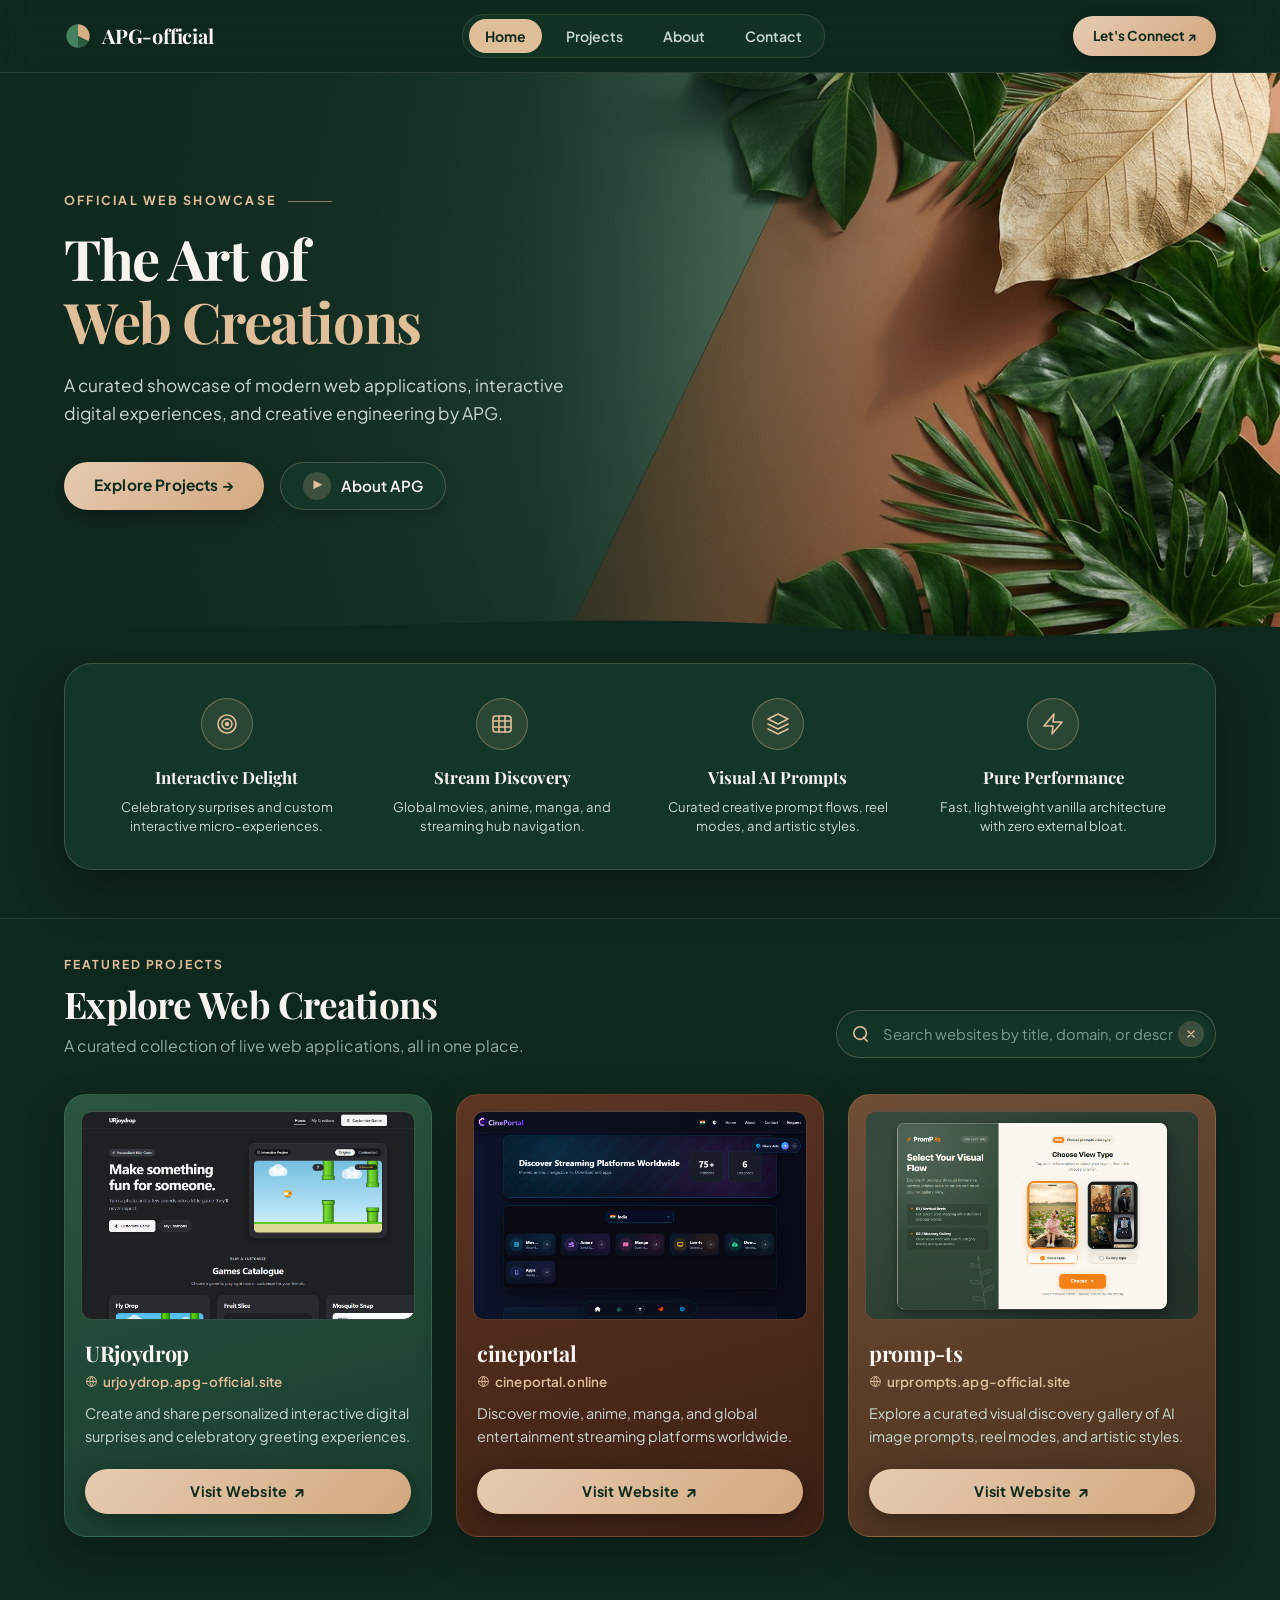
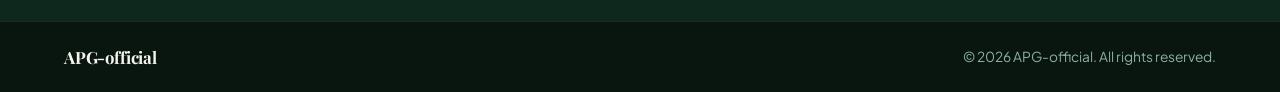
==== commit e3246c86: "feat(ui): redesign with luxury botanical earth theme inspired by user mockup" ====
--- a/index.html
+++ b/index.html
@@ -3,33 +3,27 @@
 <head>
   <meta charset="UTF-8">
   <meta name="viewport" content="width=device-width, initial-scale=1.0">
-  <title>APG-official — The Charm of Web Creations</title>
+  <title>APG-official — The Art of Web Creations</title>
   <meta name="description" content="A curated collection of official web creations and interactive applications by APG.">
   
-  <!-- Google Fonts: Playfair Display, Alex Brush, and Inter -->
+  <!-- Google Fonts: Plus Jakarta Sans, Playfair Display, and Inter -->
   <link rel="preconnect" href="https://fonts.googleapis.com">
   <link rel="preconnect" href="https://fonts.gstatic.com" crossorigin>
-  <link href="https://fonts.googleapis.com/css2?family=Alex+Brush&family=Inter:wght@400;500;600;700&family=Playfair+Display:ital,wght@0,400;0,600;0,700;1,400;1,600&display=swap" rel="stylesheet">
+  <link href="https://fonts.googleapis.com/css2?family=Inter:wght@400;500;600;700&family=Playfair+Display:ital,wght@0,500;0,600;0,700;1,400;1,600&family=Plus+Jakarta+Sans:wght@400;500;600;700;800&display=swap" rel="stylesheet">
   
   <!-- Stylesheet -->
   <link rel="stylesheet" href="css/style.css">
 </head>
-<body class="skybloom-theme">
-
-  <!-- Top Sticky Navigation Bar (Glassmorphic) -->
+<body class="botanical-theme">
+
+  <!-- Top Sticky Navigation Bar -->
   <header class="site-header">
     <div class="container header-inner">
       <a href="index.html" class="brand-logo" aria-label="APG-official home">
-        <svg class="brand-flower-icon" viewBox="0 0 24 24" fill="none" xmlns="http://www.w3.org/2000/svg" aria-hidden="true">
-          <circle cx="12" cy="12" r="3" fill="#5DA9FF"/>
-          <ellipse cx="12" cy="5" rx="2.5" ry="4" fill="#2B6CB0" opacity="0.85"/>
-          <ellipse cx="12" cy="19" rx="2.5" ry="4" fill="#2B6CB0" opacity="0.85"/>
-          <ellipse cx="5" cy="12" rx="4" ry="2.5" fill="#2B6CB0" opacity="0.85"/>
-          <ellipse cx="19" cy="12" rx="4" ry="2.5" fill="#2B6CB0" opacity="0.85"/>
-          <circle cx="7" cy="7" r="2.5" fill="#5DA9FF" opacity="0.75"/>
-          <circle cx="17" cy="7" r="2.5" fill="#5DA9FF" opacity="0.75"/>
-          <circle cx="7" cy="17" r="2.5" fill="#5DA9FF" opacity="0.75"/>
-          <circle cx="17" cy="17" r="2.5" fill="#5DA9FF" opacity="0.75"/>
+        <svg class="brand-leaf-icon" viewBox="0 0 24 24" fill="none" xmlns="http://www.w3.org/2000/svg" aria-hidden="true">
+          <path d="M12 2C6.48 2 2 6.48 2 12c0 5.52 4.48 10 10 10 3.86 0 7.21-2.19 8.91-5.41L12 12V2z" fill="#4B8B67" opacity="0.9"/>
+          <path d="M12 2c5.52 0 10 4.48 10 10 0 1.64-.4 3.19-1.09 4.59L12 12V2z" fill="#D4AF83"/>
+          <path d="M12 12l8.91 4.59C19.78 19.38 16.14 22 12 22v-10z" fill="#2E5C42"/>
         </svg>
         <span class="brand-text">APG-official</span>
       </a>
@@ -49,10 +43,10 @@
 
   <!-- Main Content Canvas -->
   <main>
-    <!-- Hero Section (Atmospheric Sky with APG Content) -->
+    <!-- Hero Section (Botanical Luxury with APG Content) -->
     <section class="hero-section" aria-labelledby="hero-title">
       <div class="hero-bg-container" aria-hidden="true">
-        <img src="assets/hero-sky-bg.jpg" alt="" class="hero-bg-img" loading="eager">
+        <img src="assets/hero-botanical-bg.jpg" alt="" class="hero-bg-img" loading="eager">
         <div class="hero-overlay"></div>
       </div>
 
@@ -64,8 +58,8 @@
           </div>
 
           <h1 id="hero-title" class="hero-heading">
-            The Charm<br>
-            of <span class="script-accent">Web Creations</span>
+            The Art of<br>
+            <span class="hero-accent">Web Creations</span>
           </h1>
 
           <p class="hero-subtitle">
@@ -84,9 +78,59 @@
 
       <!-- Organic Wave Transition Divider -->
       <div class="hero-wave-divider" aria-hidden="true">
-        <svg viewBox="0 0 1440 120" fill="none" preserveAspectRatio="none" xmlns="http://www.w3.org/2000/svg">
-          <path d="M0,45 C280,95 480,10 740,65 C1020,115 1260,25 1440,60 L1440,120 L0,120 Z" fill="#F8FAFC"/>
+        <svg viewBox="0 0 1440 80" fill="none" preserveAspectRatio="none" xmlns="http://www.w3.org/2000/svg">
+          <path d="M0,32 C320,68 640,12 960,48 C1200,72 1360,36 1440,44 L1440,80 L0,80 Z" fill="#0F281E"/>
         </svg>
+      </div>
+    </section>
+
+    <!-- Core Pillars Banner (Horizontal Capsule from UI Mockup) -->
+    <section class="pillars-section" aria-label="Core Pillars">
+      <div class="container">
+        <div class="pillars-capsule">
+          <div class="pillar-item">
+            <div class="pillar-icon-wrap">
+              <svg class="pillar-icon" viewBox="0 0 24 24" fill="none" stroke="currentColor" stroke-width="1.6" stroke-linecap="round" stroke-linejoin="round">
+                <circle cx="12" cy="12" r="9"/>
+                <circle cx="12" cy="12" r="5"/>
+                <circle cx="12" cy="12" r="1.5" fill="currentColor"/>
+              </svg>
+            </div>
+            <h3 class="pillar-title">Interactive Delight</h3>
+            <p class="pillar-desc">Celebratory surprises and custom interactive micro-experiences.</p>
+          </div>
+
+          <div class="pillar-item">
+            <div class="pillar-icon-wrap">
+              <svg class="pillar-icon" viewBox="0 0 24 24" fill="none" stroke="currentColor" stroke-width="1.6" stroke-linecap="round" stroke-linejoin="round">
+                <rect x="3" y="4" width="18" height="16" rx="2.5"/>
+                <path d="M3 9h18M3 15h18M9 4v16M15 4v16"/>
+              </svg>
+            </div>
+            <h3 class="pillar-title">Stream Discovery</h3>
+            <p class="pillar-desc">Global movies, anime, manga, and streaming hub navigation.</p>
+          </div>
+
+          <div class="pillar-item">
+            <div class="pillar-icon-wrap">
+              <svg class="pillar-icon" viewBox="0 0 24 24" fill="none" stroke="currentColor" stroke-width="1.6" stroke-linecap="round" stroke-linejoin="round">
+                <path d="M12 2L2 7l10 5 10-5-10-5zM2 17l10 5 10-5M2 12l10 5 10-5"/>
+              </svg>
+            </div>
+            <h3 class="pillar-title">Visual AI Prompts</h3>
+            <p class="pillar-desc">Curated creative prompt flows, reel modes, and artistic styles.</p>
+          </div>
+
+          <div class="pillar-item">
+            <div class="pillar-icon-wrap">
+              <svg class="pillar-icon" viewBox="0 0 24 24" fill="none" stroke="currentColor" stroke-width="1.6" stroke-linecap="round" stroke-linejoin="round">
+                <path d="M13 2L3 14h9l-1 8 10-12h-9l1-8z"/>
+              </svg>
+            </div>
+            <h3 class="pillar-title">Pure Performance</h3>
+            <p class="pillar-desc">Fast, lightweight vanilla architecture with zero external bloat.</p>
+          </div>
+        </div>
       </div>
     </section>
 
@@ -170,4 +214,4 @@
   <!-- Gallery JavaScript -->
   <script src="js/script.js"></script>
 </body>
-</html>
+</html>
--- a/css/style.css
+++ b/css/style.css
@@ -1,59 +1,80 @@
 /* ==========================================================================
-   Skybloom APG-official — Nature Portfolio & Web Showcase Theme
-   Inspired by Skybloom Nature Portfolio: Ethereal skies, meadows, and elegant typography
-   Palette: #2B6CB0 (Deep Sky), #5DA9FF (Azure), #CFE9FF (Cloud Blue), #F8FAFC (Porcelain), #A8C97A (Meadow Green)
+   APG-official — Botanical Earth Luxury Portfolio & Web Showcase Theme
+   Inspired by Botanical Luxury: Deep forest greens, warm terracotta clay,
+   golden amber, fine typography, and tactile organic surfaces.
+   Palette: #0F281E (Deep Forest), #16392B (Forest Mid), #8C5139 (Terracotta),
+            #DFBF99 (Golden Sand), #CAD8CF (Pale Sage), #F7F4EF (Porcelain)
    ========================================================================== */
 
 /* --- Design Tokens & Palette --- */
 :root {
-  /* Exact Skybloom Palette */
-  --sky-deep: #2B6CB0;
-  --sky-vivid: #5DA9FF;
-  --sky-soft: #CFE9FF;
-  --sky-white: #F8FAFC;
-  --nature-green: #A8C97A;
-  --nature-green-dark: #8BAF5B;
-
-  /* Neutrals & Surfaces */
-  --surface-page: #F8FAFC;
-  --surface-card: #FFFFFF;
-  --surface-card-subtle: #F1F7FD;
-  --surface-pill: rgba(255, 255, 255, 0.85);
+  /* Botanical Forest Palette */
+  --forest-black: #08160F;
+  --forest-deep: #0F281E;
+  --forest-base: #16392B;
+  --forest-mid: #1E4937;
+  --forest-light: #2B5E47;
+  
+  /* Earthy Terracotta & Cinnamon Palette */
+  --clay-terracotta: #8C5139;
+  --clay-deep: #5E3322;
+  --clay-dark: #3F2115;
+  --clay-light: #AD684B;
+
+  /* Golden Sand & Amber Accents */
+  --sand-gold: #DFBF99;
+  --sand-gold-hover: #ECDBBF;
+  --sand-deep: #B58B5C;
+  --sand-cream: #F5EDE4;
+  --sand-porcelain: #F7F4EF;
+
+  /* Sage & Eucalyptus Tones */
+  --sage-green: #3D6E53;
+  --sage-dark: #274A37;
+  --sage-light: #5A9573;
+  --sage-mint: #CAD8CF;
+
+  /* Surfaces & Backgrounds */
+  --surface-page: #0F281E;
+  --surface-capsule: rgba(22, 57, 43, 0.88);
+  --surface-card-default: #173B2C;
+  --surface-pill: rgba(255, 255, 255, 0.12);
 
   /* Typography Colors */
-  --text-heading: #163252;
-  --text-body: #4A627E;
-  --text-muted: #7E95AD;
-  --text-accent: #2B6CB0;
+  --text-primary: #F7F4EF;
+  --text-secondary: #CAD8CF;
+  --text-muted: #8EAFA0;
+  --text-accent: #DFBF99;
 
   /* Hairlines & Borders */
-  --border-card: rgba(207, 233, 255, 0.75);
-  --border-focus: #5DA9FF;
-
-  /* Button Gradient Palette */
-  --btn-gradient: linear-gradient(135deg, #2B6CB0 0%, #5DA9FF 100%);
-  --btn-gradient-hover: linear-gradient(135deg, #225791 0%, #4797ED 100%);
-  --btn-gradient-active: linear-gradient(135deg, #1C4878 0%, #3D88DC 100%);
-  --btn-shadow: 0 6px 18px rgba(43, 108, 176, 0.28);
-  --btn-shadow-hover: 0 10px 24px rgba(43, 108, 176, 0.38);
-
-  /* Elevated Shadows */
-  --shadow-card: 0 14px 36px rgba(43, 108, 176, 0.08), 0 2px 8px rgba(43, 108, 176, 0.04);
-  --shadow-card-hover: 0 22px 48px rgba(43, 108, 176, 0.14), 0 4px 14px rgba(43, 108, 176, 0.06);
-
-  /* Typography */
-  --font-serif: 'Playfair Display', Georgia, serif;
-  --font-script: 'Alex Brush', cursive;
-  --font-sans: 'Inter', -apple-system, BlinkMacSystemFont, 'Segoe UI', Roboto, sans-serif;
+  --border-subtle: rgba(223, 191, 153, 0.18);
+  --border-card: rgba(223, 191, 153, 0.22);
+  --border-focus: #DFBF99;
+
+  /* Golden Sand Pill Button */
+  --btn-sand-gradient: linear-gradient(135deg, #E6CBB1 0%, #D2A87F 100%);
+  --btn-sand-hover: linear-gradient(135deg, #F0D9C2 0%, #DCB48D 100%);
+  --btn-sand-active: linear-gradient(135deg, #D4B294 0%, #C3976C 100%);
+  --btn-sand-text: #112A1C;
+  --btn-shadow: 0 6px 20px rgba(0, 0, 0, 0.35);
+  --btn-shadow-hover: 0 10px 28px rgba(0, 0, 0, 0.45);
+
+  /* Shadows */
+  --shadow-card: 0 16px 36px rgba(4, 14, 9, 0.4);
+  --shadow-card-hover: 0 24px 48px rgba(4, 14, 9, 0.6);
+
+  /* Typography Pairing */
+  --font-display: 'Playfair Display', Georgia, serif;
+  --font-sans: 'Plus Jakarta Sans', 'Inter', -apple-system, BlinkMacSystemFont, 'Segoe UI', Roboto, sans-serif;
 
   /* Layout Metrics */
   --max-width: 1200px;
   --container-padding: 24px;
-  --radius-card: 20px;
+  --radius-card: 22px;
   --radius-pill: 9999px;
   --radius-thumb: 12px;
 
-  /* Subtle Transitions */
+  /* Transitions */
   --transition-fast: 0.18s ease;
   --transition-normal: 0.28s ease-in-out;
 }
@@ -71,10 +92,10 @@
   -webkit-text-size-adjust: 100%;
 }
 
-body.skybloom-theme {
+body.botanical-theme {
   font-family: var(--font-sans);
   background-color: var(--surface-page);
-  color: var(--text-body);
+  color: var(--text-secondary);
   min-height: 100vh;
   display: flex;
   flex-direction: column;
@@ -103,13 +124,14 @@
   text-decoration: none;
 }
 
-:focus-visible {
-  outline: 2px solid var(--sky-vivid);
-  outline-offset: 2px;
-}
-
-[hidden] {
-  display: none !important;
+/* --- Common Container --- */
+.container {
+  width: 100%;
+  max-width: var(--max-width);
+  margin-left: auto;
+  margin-right: auto;
+  padding-left: var(--container-padding);
+  padding-right: var(--container-padding);
 }
 
 .visually-hidden {
@@ -124,26 +146,18 @@
   border: 0;
 }
 
-/* --- Shared Layout Container --- */
-.container {
-  width: 100%;
-  max-width: var(--max-width);
-  margin-left: auto;
-  margin-right: auto;
-  padding-left: var(--container-padding);
-  padding-right: var(--container-padding);
-}
-
-/* --- Top Sticky Navigation Bar (Glassmorphic) --- */
+/* ==========================================================================
+   Header & Navigation
+   ========================================================================== */
 .site-header {
   position: sticky;
   top: 0;
   z-index: 100;
-  background-color: rgba(255, 255, 255, 0.82);
-  backdrop-filter: blur(16px);
-  -webkit-backdrop-filter: blur(16px);
-  border-bottom: 1px solid rgba(207, 233, 255, 0.6);
-  transition: background-color var(--transition-normal);
+  background-color: rgba(15, 40, 30, 0.88);
+  backdrop-filter: blur(14px);
+  -webkit-backdrop-filter: blur(14px);
+  border-bottom: 1px solid rgba(223, 191, 153, 0.15);
+  transition: background-color var(--transition-fast), border-color var(--transition-fast);
 }
 
 .header-inner {
@@ -157,106 +171,99 @@
   display: inline-flex;
   align-items: center;
   gap: 10px;
-}
-
-.brand-flower-icon {
-  width: 26px;
-  height: 26px;
+  color: var(--text-primary);
+  text-decoration: none;
+  transition: opacity var(--transition-fast);
+}
+
+.brand-logo:hover {
+  opacity: 0.9;
+}
+
+.brand-leaf-icon {
+  width: 28px;
+  height: 28px;
   flex-shrink: 0;
-  transition: transform var(--transition-fast);
-}
-
-.brand-logo:hover .brand-flower-icon {
-  transform: rotate(25deg);
 }
 
 .brand-text {
-  font-family: var(--font-serif);
-  font-size: 1.35rem;
-  font-weight: 700;
-  color: var(--text-heading);
+  font-family: var(--font-display);
+  font-size: 1.25rem;
+  font-weight: 700;
   letter-spacing: -0.01em;
-}
-
-.brand-sub {
-  font-family: var(--font-sans);
-  font-size: 0.72rem;
-  font-weight: 700;
-  letter-spacing: 0.1em;
-  color: var(--sky-deep);
-  background: var(--sky-soft);
-  padding: 2px 7px;
+  color: var(--text-primary);
+}
+
+.nav-links {
+  display: flex;
+  align-items: center;
+  gap: 8px;
+  background-color: rgba(22, 57, 43, 0.6);
+  padding: 4px 6px;
   border-radius: var(--radius-pill);
-  margin-left: 4px;
-}
-
-.nav-links {
-  display: flex;
-  align-items: center;
-  gap: 8px;
+  border: 1px solid rgba(223, 191, 153, 0.15);
 }
 
 .nav-item {
-  display: inline-flex;
-  align-items: center;
-  justify-content: center;
-  min-height: 38px;
-  padding: 0 16px;
-  font-size: 0.92rem;
-  font-weight: 500;
-  color: var(--text-heading);
+  font-size: 0.88rem;
+  font-weight: 600;
+  color: var(--text-secondary);
+  padding: 6px 16px;
   border-radius: var(--radius-pill);
   transition: color var(--transition-fast), background-color var(--transition-fast);
 }
 
-.nav-item:hover,
+.nav-item:hover {
+  color: var(--text-primary);
+  background-color: rgba(223, 191, 153, 0.1);
+}
+
 .nav-item.active {
-  color: var(--sky-deep);
-  background-color: rgba(207, 233, 255, 0.45);
-}
-
-.header-action {
-  display: flex;
-  align-items: center;
-}
-
-.btn-connect {
+  color: var(--btn-sand-text);
+  background-color: var(--sand-gold);
+  font-weight: 700;
+}
+
+.header-action .btn-connect {
   display: inline-flex;
   align-items: center;
   justify-content: center;
-  min-height: 40px;
+  height: 40px;
   padding: 0 20px;
-  font-size: 0.88rem;
-  font-weight: 600;
-  color: #ffffff;
-  background: var(--btn-gradient);
+  font-size: 0.85rem;
+  font-weight: 700;
+  color: var(--btn-sand-text);
+  background: var(--btn-sand-gradient);
   border-radius: var(--radius-pill);
-  box-shadow: 0 4px 14px rgba(43, 108, 176, 0.25);
-  transition: background var(--transition-fast), transform var(--transition-fast), box-shadow var(--transition-fast);
-}
-
-.btn-connect:hover {
-  background: var(--btn-gradient-hover);
-  box-shadow: var(--btn-shadow);
+  box-shadow: 0 4px 14px rgba(0, 0, 0, 0.25);
+  transition: transform var(--transition-fast), box-shadow var(--transition-fast);
+}
+
+.header-action .btn-connect:hover {
+  background: var(--btn-sand-hover);
+  box-shadow: 0 6px 18px rgba(0, 0, 0, 0.35);
   transform: translateY(-1px);
 }
 
-/* --- Hero Section (Atmospheric Nature Sky) --- */
+/* ==========================================================================
+   Hero Section (Botanical Luxury)
+   ========================================================================== */
 .hero-section {
   position: relative;
   min-height: 580px;
   display: flex;
   flex-direction: column;
   justify-content: center;
+  overflow: hidden;
   padding-top: 60px;
   padding-bottom: 90px;
-  overflow: hidden;
-  background-color: #BBE0FF;
+  background-color: var(--forest-deep);
 }
 
 .hero-bg-container {
   position: absolute;
-  inset: 0;
+  top: 0;
+  left: 0;
   width: 100%;
   height: 100%;
   z-index: 1;
@@ -267,13 +274,24 @@
   width: 100%;
   height: 100%;
   object-fit: cover;
-  object-position: center 30%;
+  object-position: center right;
+  display: block;
 }
 
 .hero-overlay {
   position: absolute;
-  inset: 0;
-  background: linear-gradient(90deg, rgba(240, 247, 255, 0.92) 0%, rgba(240, 247, 255, 0.8) 45%, rgba(240, 247, 255, 0.2) 100%);
+  top: 0;
+  left: 0;
+  width: 100%;
+  height: 100%;
+  /* Dark forest overlay on the left to ensure high readability while leaving right leaves vivid */
+  background: linear-gradient(
+    90deg, 
+    rgba(15, 40, 30, 0.95) 0%, 
+    rgba(15, 40, 30, 0.82) 42%, 
+    rgba(15, 40, 30, 0.2) 75%, 
+    transparent 100%
+  );
 }
 
 .hero-inner {
@@ -282,7 +300,7 @@
 }
 
 .hero-content {
-  max-width: 620px;
+  max-width: 600px;
 }
 
 .hero-eyebrow {
@@ -295,43 +313,38 @@
 .eyebrow-text {
   font-size: 0.78rem;
   font-weight: 700;
-  letter-spacing: 0.16em;
-  color: var(--sky-deep);
+  letter-spacing: 0.18em;
+  color: var(--sand-gold);
   text-transform: uppercase;
 }
 
 .eyebrow-line {
   width: 44px;
   height: 1.5px;
-  background: var(--sky-deep);
+  background: var(--sand-gold);
   opacity: 0.6;
 }
 
 .hero-heading {
-  font-family: var(--font-serif);
-  font-size: 3.6rem;
-  font-weight: 700;
-  color: var(--text-heading);
+  font-family: var(--font-display);
+  font-size: 3.5rem;
+  font-weight: 700;
+  color: var(--text-primary);
   line-height: 1.12;
   letter-spacing: -0.025em;
   margin-bottom: 18px;
 }
 
-.script-accent {
-  font-family: var(--font-script);
-  font-weight: 400;
-  font-size: 4.8rem;
-  color: var(--sky-deep);
+.hero-accent {
+  color: var(--sand-gold);
   display: inline-block;
-  line-height: 0.85;
-  margin-left: 6px;
 }
 
 .hero-subtitle {
-  font-size: 1.1rem;
+  font-size: 1.08rem;
   line-height: 1.65;
-  color: var(--text-body);
-  margin-bottom: 32px;
+  color: var(--text-secondary);
+  margin-bottom: 34px;
   max-width: 520px;
 }
 
@@ -342,23 +355,25 @@
   flex-wrap: wrap;
 }
 
+/* Sand Golden Pill Button (Inspired by "Heses Roge" in Mockup) */
 .btn-hero-primary {
   display: inline-flex;
   align-items: center;
   justify-content: center;
   min-height: 48px;
-  padding: 0 28px;
-  font-size: 0.95rem;
-  font-weight: 600;
-  color: #ffffff;
-  background: var(--btn-gradient);
+  padding: 0 30px;
+  font-size: 0.96rem;
+  font-weight: 700;
+  letter-spacing: 0.01em;
+  color: var(--btn-sand-text);
+  background: var(--btn-sand-gradient);
   border-radius: var(--radius-pill);
   box-shadow: var(--btn-shadow);
   transition: transform var(--transition-fast), box-shadow var(--transition-fast);
 }
 
 .btn-hero-primary:hover {
-  background: var(--btn-gradient-hover);
+  background: var(--btn-sand-hover);
   box-shadow: var(--btn-shadow-hover);
   transform: translateY(-2px);
 }
@@ -371,17 +386,18 @@
   padding: 0 22px;
   font-size: 0.95rem;
   font-weight: 600;
-  color: var(--text-heading);
-  background: rgba(255, 255, 255, 0.88);
+  color: var(--text-primary);
+  background: rgba(22, 57, 43, 0.7);
   backdrop-filter: blur(8px);
-  border: 1px solid rgba(255, 255, 255, 0.8);
+  border: 1px solid rgba(223, 191, 153, 0.25);
   border-radius: var(--radius-pill);
-  box-shadow: 0 4px 14px rgba(43, 108, 176, 0.1);
-  transition: background var(--transition-fast), transform var(--transition-fast);
+  box-shadow: 0 4px 14px rgba(0, 0, 0, 0.2);
+  transition: background var(--transition-fast), transform var(--transition-fast), border-color var(--transition-fast);
 }
 
 .btn-hero-secondary:hover {
-  background: #ffffff;
+  background: rgba(30, 73, 55, 0.9);
+  border-color: var(--sand-gold);
   transform: translateY(-2px);
 }
 
@@ -389,8 +405,8 @@
   width: 28px;
   height: 28px;
   border-radius: 50%;
-  background: var(--sky-soft);
-  color: var(--sky-deep);
+  background: rgba(223, 191, 153, 0.2);
+  color: var(--sand-gold);
   display: flex;
   align-items: center;
   justify-content: center;
@@ -404,7 +420,7 @@
   bottom: -1px;
   left: 0;
   width: 100%;
-  height: 80px;
+  height: 60px;
   z-index: 3;
   pointer-events: none;
 }
@@ -415,22 +431,81 @@
   display: block;
 }
 
-.section-eyebrow {
-  font-size: 0.76rem;
-  font-weight: 700;
-  letter-spacing: 0.16em;
-  color: var(--sky-deep);
-  text-transform: uppercase;
-  margin-bottom: 8px;
-}
-
-/* --- Featured Works Gallery Section --- */
+/* ==========================================================================
+   Core Pillars Banner (Middle Capsule from Mockup)
+   ========================================================================== */
+.pillars-section {
+  padding: 10px 0 48px;
+  background-color: var(--forest-deep);
+}
+
+.pillars-capsule {
+  background: rgba(22, 57, 43, 0.85);
+  backdrop-filter: blur(12px);
+  -webkit-backdrop-filter: blur(12px);
+  border: 1px solid rgba(223, 191, 153, 0.22);
+  border-radius: 28px;
+  padding: 34px 38px;
+  display: grid;
+  grid-template-columns: repeat(4, 1fr);
+  gap: 28px;
+  box-shadow: 0 20px 48px rgba(4, 14, 9, 0.45);
+}
+
+.pillar-item {
+  display: flex;
+  flex-direction: column;
+  align-items: center;
+  text-align: center;
+}
+
+.pillar-icon-wrap {
+  width: 52px;
+  height: 52px;
+  border-radius: 50%;
+  display: flex;
+  align-items: center;
+  justify-content: center;
+  background: rgba(223, 191, 153, 0.12);
+  border: 1.5px solid rgba(223, 191, 153, 0.35);
+  color: var(--sand-gold);
+  margin-bottom: 14px;
+  transition: transform var(--transition-fast), background var(--transition-fast);
+}
+
+.pillar-item:hover .pillar-icon-wrap {
+  transform: translateY(-2px);
+  background: rgba(223, 191, 153, 0.22);
+}
+
+.pillar-icon {
+  width: 24px;
+  height: 24px;
+}
+
+.pillar-title {
+  font-family: var(--font-display);
+  font-size: 1.05rem;
+  font-weight: 700;
+  color: var(--text-primary);
+  margin-bottom: 6px;
+}
+
+.pillar-desc {
+  font-size: 0.82rem;
+  color: var(--text-secondary);
+  line-height: 1.45;
+  max-width: 230px;
+}
+
+/* ==========================================================================
+   Featured Works Gallery Section
+   ========================================================================== */
 .gallery-section {
-  padding-top: 48px;
-  padding-bottom: 80px;
-  background-color: #FFFFFF;
-  border-top: 1px solid rgba(207, 233, 255, 0.5);
-  border-bottom: 1px solid rgba(207, 233, 255, 0.5);
+  padding-top: 36px;
+  padding-bottom: 84px;
+  background-color: var(--forest-deep);
+  border-top: 1px solid rgba(223, 191, 153, 0.12);
 }
 
 .gallery-header-row {
@@ -441,18 +516,27 @@
   margin-bottom: 36px;
 }
 
+.section-eyebrow {
+  font-size: 0.76rem;
+  font-weight: 700;
+  letter-spacing: 0.16em;
+  color: var(--sand-gold);
+  text-transform: uppercase;
+  margin-bottom: 8px;
+}
+
 .gallery-title {
-  font-family: var(--font-serif);
-  font-size: 2.4rem;
-  font-weight: 700;
-  color: var(--text-heading);
+  font-family: var(--font-display);
+  font-size: 2.3rem;
+  font-weight: 700;
+  color: var(--text-primary);
   letter-spacing: -0.02em;
   line-height: 1.2;
 }
 
 .gallery-subtitle {
   margin-top: 6px;
-  font-size: 1.02rem;
+  font-size: 1rem;
   color: var(--text-muted);
 }
 
@@ -473,7 +557,7 @@
   left: 16px;
   width: 18px;
   height: 18px;
-  color: var(--sky-vivid);
+  color: var(--sand-gold);
   pointer-events: none;
 }
 
@@ -482,11 +566,11 @@
   height: 48px;
   padding: 0 42px 0 46px;
   font-size: 0.92rem;
-  color: var(--text-heading);
-  background-color: var(--surface-card-subtle);
-  border: 1.5px solid var(--border-card);
+  color: var(--text-primary);
+  background-color: rgba(22, 57, 43, 0.7);
+  border: 1.5px solid rgba(223, 191, 153, 0.25);
   border-radius: var(--radius-pill);
-  box-shadow: inset 0 2px 4px rgba(43, 108, 176, 0.03);
+  box-shadow: inset 0 2px 4px rgba(0, 0, 0, 0.2);
   transition: border-color var(--transition-fast), background-color var(--transition-fast), box-shadow var(--transition-fast);
 }
 
@@ -497,9 +581,9 @@
 
 .search-input:focus {
   outline: none;
-  background-color: #FFFFFF;
-  border-color: var(--sky-vivid);
-  box-shadow: 0 0 0 4px rgba(93, 169, 255, 0.2);
+  background-color: rgba(26, 68, 51, 0.95);
+  border-color: var(--sand-gold);
+  box-shadow: 0 0 0 4px rgba(223, 191, 153, 0.2);
 }
 
 .search-clear-btn {
@@ -510,10 +594,10 @@
   display: flex;
   align-items: center;
   justify-content: center;
-  background: var(--sky-soft);
+  background: rgba(223, 191, 153, 0.2);
   border: none;
   border-radius: 50%;
-  color: var(--sky-deep);
+  color: var(--sand-gold);
   cursor: pointer;
   padding: 0;
   transition: background-color var(--transition-fast);
@@ -524,46 +608,60 @@
   height: 12px;
 }
 
-.search-clear-btn:hover {
-  background-color: var(--sky-vivid);
-  color: #ffffff;
-}
-
-/* --- Gallery Grid & Showcase Cards --- */
+/* ==========================================================================
+   Gallery Grid & Cards (Botanical Earthy Tri-Color Tones)
+   ========================================================================== */
 .gallery-grid {
   display: grid;
   grid-template-columns: repeat(3, 1fr);
-  gap: 28px;
-  align-items: stretch;
+  gap: 24px;
 }
 
 .card {
+  position: relative;
   display: flex;
   flex-direction: column;
   height: 100%;
-  background-color: var(--surface-card);
-  border: 1px solid var(--border-card);
-  border-radius: var(--radius-card); /* 20px outer border radius */
+  border-radius: var(--radius-card);
+  overflow: hidden;
   box-shadow: var(--shadow-card);
-  overflow: hidden;
-  transition: transform var(--transition-normal), box-shadow var(--transition-normal), border-color var(--transition-normal);
+  transition: transform 0.25s ease, box-shadow 0.25s ease, border-color 0.25s ease;
+  border: 1px solid rgba(223, 191, 153, 0.2);
 }
 
 .card:hover {
   transform: translateY(-4px);
   box-shadow: var(--shadow-card-hover);
-  border-color: rgba(93, 169, 255, 0.5);
-}
-
-/* 16:10 Thumbnail Preview (Inset Padding with 10px Radius) */
+  border-color: var(--sand-gold);
+}
+
+/* Card 1: Sage / Moss Green (URjoydrop) */
+.card-urjoydrop {
+  background: linear-gradient(165deg, #2A5641 0%, #193B2B 100%);
+  border-color: rgba(90, 160, 120, 0.3);
+}
+
+/* Card 2: Warm Terracotta / Chocolate (cineportal) */
+.card-cineportal {
+  background: linear-gradient(165deg, #5C3524 0%, #3D2014 100%);
+  border-color: rgba(180, 110, 80, 0.3);
+}
+
+/* Card 3: Caramel / Cinnamon (promp-ts) */
+.card-promp-ts {
+  background: linear-gradient(165deg, #6E4E35 0%, #4A311F 100%);
+  border-color: rgba(200, 145, 95, 0.3);
+}
+
+/* 16:10 Thumbnail Preview (Inset with 10px Radius) */
 .card-thumbnail-wrap {
   position: relative;
   margin: 16px 16px 0 16px;
   aspect-ratio: 16 / 10;
   overflow: hidden;
-  border-radius: 10px; /* 10px inner image radius */
-  background-color: var(--surface-card-subtle);
-  border: 1px solid rgba(207, 233, 255, 0.6);
+  border-radius: 10px;
+  background-color: rgba(0, 0, 0, 0.25);
+  border: 1px solid rgba(255, 255, 255, 0.12);
 }
 
 .card-thumbnail {
@@ -588,8 +686,8 @@
   align-items: center;
   justify-content: center;
   gap: 8px;
-  background: linear-gradient(135deg, #CFE9FF 0%, #E8F3FF 100%);
-  color: var(--sky-deep);
+  background: rgba(0, 0, 0, 0.3);
+  color: var(--sand-gold);
   font-size: 0.88rem;
   font-weight: 600;
   text-align: center;
@@ -599,7 +697,7 @@
 .card-thumbnail-fallback svg {
   width: 28px;
   height: 28px;
-  opacity: 0.7;
+  opacity: 0.8;
 }
 
 /* Card Body Content */
@@ -607,14 +705,14 @@
   display: flex;
   flex-direction: column;
   flex: 1 0 auto;
-  padding: 20px 20px 20px;
+  padding: 20px 20px 22px;
 }
 
 .card-title {
-  font-family: var(--font-serif);
+  font-family: var(--font-display);
   font-size: 1.35rem;
   font-weight: 700;
-  color: var(--text-heading);
+  color: var(--text-primary);
   line-height: 1.25;
   letter-spacing: -0.015em;
   margin-bottom: 4px;
@@ -622,7 +720,7 @@
 
 .card-domain {
   font-size: 0.84rem;
-  color: var(--sky-deep);
+  color: var(--sand-gold);
   font-weight: 600;
   letter-spacing: 0.01em;
   display: inline-flex;
@@ -634,14 +732,14 @@
 .card-domain-icon {
   width: 13px;
   height: 13px;
-  color: var(--sky-vivid);
+  color: var(--sand-gold);
   flex-shrink: 0;
 }
 
 .card-desc {
-  font-size: 0.92rem;
-  line-height: 1.6;
-  color: var(--text-body);
+  font-size: 0.9rem;
+  line-height: 1.55;
+  color: var(--text-secondary);
   margin-bottom: 22px;
   display: -webkit-box;
   -webkit-line-clamp: 2;
@@ -650,7 +748,7 @@
   text-overflow: ellipsis;
 }
 
-/* Card Footer & Gradient Action Button */
+/* Card Footer & Golden Sand Action Button */
 .card-footer {
   margin-top: auto;
 }
@@ -663,10 +761,10 @@
   min-height: 44px;
   padding: 11px 20px;
   font-size: 0.9rem;
-  font-weight: 600;
+  font-weight: 700;
   letter-spacing: 0.015em;
-  color: #ffffff;
-  background: var(--btn-gradient);
+  color: var(--btn-sand-text);
+  background: var(--btn-sand-gradient);
   border: none;
   border-radius: var(--radius-pill);
   text-decoration: none;
@@ -676,13 +774,13 @@
 }
 
 .card-cta:hover {
-  background: var(--btn-gradient-hover);
+  background: var(--btn-sand-hover);
   box-shadow: var(--btn-shadow-hover);
-  transform: translateY(-1px);
+  transform: translateY(-2px);
 }
 
 .card-cta:active {
-  background: var(--btn-gradient-active);
+  background: var(--btn-sand-active);
   transform: translateY(0);
 }
 
@@ -708,8 +806,8 @@
   margin: 0 auto;
   text-align: center;
   padding: 40px 28px;
-  background-color: var(--surface-card);
-  border: 1px solid var(--border-card);
+  background-color: var(--surface-card-default);
+  border: 1px solid rgba(223, 191, 153, 0.25);
   border-radius: var(--radius-card);
   box-shadow: var(--shadow-card);
 }
@@ -721,8 +819,8 @@
   display: flex;
   align-items: center;
   justify-content: center;
-  color: var(--sky-vivid);
-  background: var(--sky-soft);
+  color: var(--sand-gold);
+  background: rgba(223, 191, 153, 0.12);
   border-radius: 50%;
 }
 
@@ -732,16 +830,16 @@
 }
 
 .empty-state-title {
-  font-family: var(--font-serif);
+  font-family: var(--font-display);
   font-size: 1.35rem;
   font-weight: 700;
-  color: var(--text-heading);
+  color: var(--text-primary);
   margin-bottom: 8px;
 }
 
 .empty-state-desc {
   font-size: 0.94rem;
-  color: var(--text-muted);
+  color: var(--text-secondary);
   line-height: 1.55;
   margin-bottom: 22px;
 }
@@ -753,9 +851,9 @@
   min-height: 42px;
   padding: 0 24px;
   font-size: 0.9rem;
-  font-weight: 600;
-  color: #ffffff;
-  background: var(--btn-gradient);
+  font-weight: 700;
+  color: var(--btn-sand-text);
+  background: var(--btn-sand-gradient);
   border: none;
   border-radius: var(--radius-pill);
   cursor: pointer;
@@ -764,7 +862,7 @@
 }
 
 .btn-clear-search:hover {
-  background: var(--btn-gradient-hover);
+  background: var(--btn-sand-hover);
   box-shadow: var(--btn-shadow-hover);
   transform: translateY(-1px);
 }
@@ -772,8 +870,8 @@
 /* --- Minimal Footer --- */
 .site-footer {
   margin-top: auto;
-  background-color: #FFFFFF;
-  border-top: 1px solid rgba(207, 233, 255, 0.6);
+  background-color: var(--forest-black);
+  border-top: 1px solid rgba(223, 191, 153, 0.12);
 }
 
 .footer-inner {
@@ -785,6 +883,7 @@
 
 .footer-brand .brand-text {
   font-size: 1.05rem;
+  color: var(--text-primary);
 }
 
 .footer-copy {
@@ -802,8 +901,10 @@
     font-size: 2.8rem;
   }
 
-  .script-accent {
-    font-size: 3.8rem;
+  .pillars-capsule {
+    grid-template-columns: repeat(2, 1fr);
+    gap: 24px;
+    padding: 28px;
   }
 
   .gallery-grid {
@@ -834,7 +935,7 @@
   }
 
   .nav-links {
-    display: none; /* Mobile simplicity */
+    display: none; /* Minimal mobile header */
   }
 
   .hero-section {
@@ -843,15 +944,17 @@
     min-height: auto;
   }
 
+  .hero-overlay {
+    background: linear-gradient(
+      180deg,
+      rgba(15, 40, 30, 0.94) 0%,
+      rgba(15, 40, 30, 0.85) 55%,
+      rgba(15, 40, 30, 0.98) 100%
+    );
+  }
+
   .hero-heading {
-    font-size: 2.1rem;
-  }
-
-  .script-accent {
-    font-size: 3rem;
-    display: block;
-    margin-left: 0;
-    margin-top: 4px;
+    font-size: 2.2rem;
   }
 
   .hero-subtitle {
@@ -859,8 +962,40 @@
     margin-bottom: 24px;
   }
 
+  .pillars-section {
+    padding: 0 0 32px;
+  }
+
+  .pillars-capsule {
+    grid-template-columns: repeat(2, 1fr);
+    gap: 16px;
+    padding: 20px 14px;
+    border-radius: 20px;
+  }
+
+  .pillar-icon-wrap {
+    width: 44px;
+    height: 44px;
+    margin-bottom: 8px;
+  }
+
+  .pillar-icon {
+    width: 20px;
+    height: 20px;
+  }
+
+  .pillar-title {
+    font-size: 0.88rem;
+    margin-bottom: 3px;
+  }
+
+  .pillar-desc {
+    font-size: 0.72rem;
+    line-height: 1.35;
+  }
+
   .gallery-section {
-    padding-top: 36px;
+    padding-top: 32px;
     padding-bottom: 60px;
   }
 
@@ -880,7 +1015,7 @@
 
   .card {
     border-radius: 16px;
-    box-shadow: 8px 8px 24px #bebebe, -8px -8px 24px #ffffff;
+    box-shadow: 0 10px 24px rgba(0, 0, 0, 0.35);
   }
 
   .card-thumbnail-wrap {
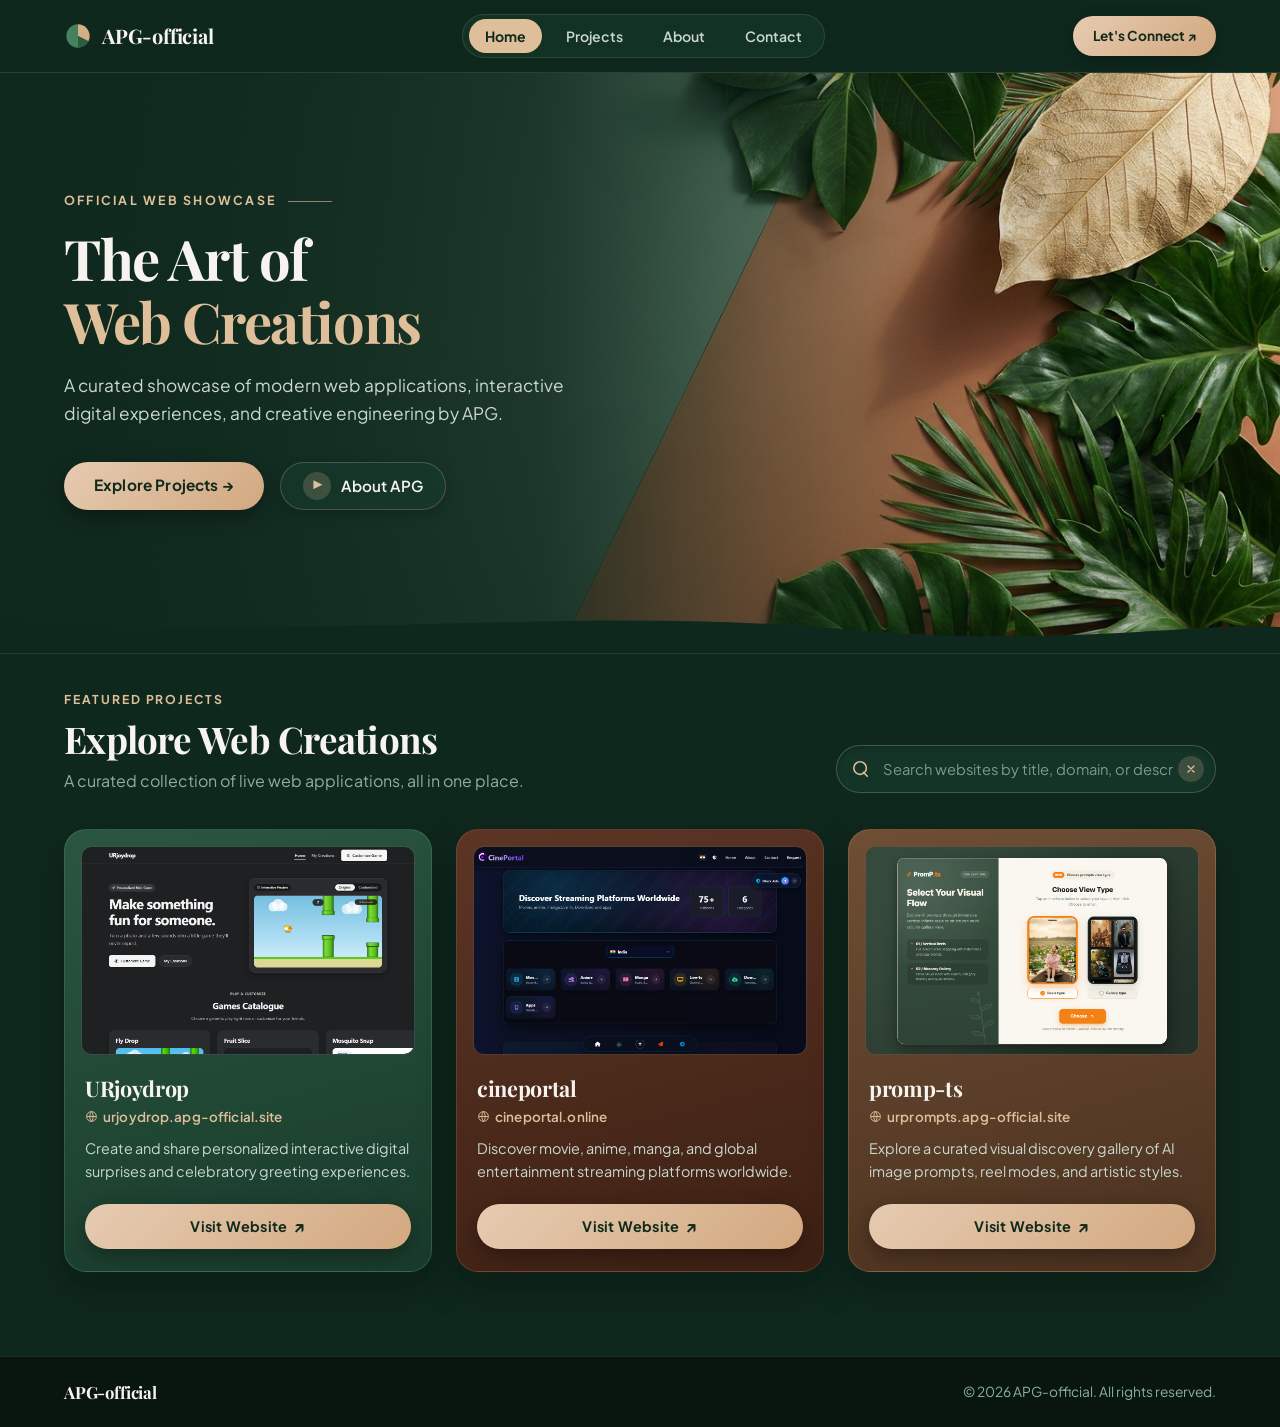
==== commit ecd4048b: "feat(ui): remove pillars capsule from homepage and harmonize about and contact pages with botanical " ====
--- a/index.html
+++ b/index.html
@@ -84,56 +84,6 @@
       </div>
     </section>
 
-    <!-- Core Pillars Banner (Horizontal Capsule from UI Mockup) -->
-    <section class="pillars-section" aria-label="Core Pillars">
-      <div class="container">
-        <div class="pillars-capsule">
-          <div class="pillar-item">
-            <div class="pillar-icon-wrap">
-              <svg class="pillar-icon" viewBox="0 0 24 24" fill="none" stroke="currentColor" stroke-width="1.6" stroke-linecap="round" stroke-linejoin="round">
-                <circle cx="12" cy="12" r="9"/>
-                <circle cx="12" cy="12" r="5"/>
-                <circle cx="12" cy="12" r="1.5" fill="currentColor"/>
-              </svg>
-            </div>
-            <h3 class="pillar-title">Interactive Delight</h3>
-            <p class="pillar-desc">Celebratory surprises and custom interactive micro-experiences.</p>
-          </div>
-
-          <div class="pillar-item">
-            <div class="pillar-icon-wrap">
-              <svg class="pillar-icon" viewBox="0 0 24 24" fill="none" stroke="currentColor" stroke-width="1.6" stroke-linecap="round" stroke-linejoin="round">
-                <rect x="3" y="4" width="18" height="16" rx="2.5"/>
-                <path d="M3 9h18M3 15h18M9 4v16M15 4v16"/>
-              </svg>
-            </div>
-            <h3 class="pillar-title">Stream Discovery</h3>
-            <p class="pillar-desc">Global movies, anime, manga, and streaming hub navigation.</p>
-          </div>
-
-          <div class="pillar-item">
-            <div class="pillar-icon-wrap">
-              <svg class="pillar-icon" viewBox="0 0 24 24" fill="none" stroke="currentColor" stroke-width="1.6" stroke-linecap="round" stroke-linejoin="round">
-                <path d="M12 2L2 7l10 5 10-5-10-5zM2 17l10 5 10-5M2 12l10 5 10-5"/>
-              </svg>
-            </div>
-            <h3 class="pillar-title">Visual AI Prompts</h3>
-            <p class="pillar-desc">Curated creative prompt flows, reel modes, and artistic styles.</p>
-          </div>
-
-          <div class="pillar-item">
-            <div class="pillar-icon-wrap">
-              <svg class="pillar-icon" viewBox="0 0 24 24" fill="none" stroke="currentColor" stroke-width="1.6" stroke-linecap="round" stroke-linejoin="round">
-                <path d="M13 2L3 14h9l-1 8 10-12h-9l1-8z"/>
-              </svg>
-            </div>
-            <h3 class="pillar-title">Pure Performance</h3>
-            <p class="pillar-desc">Fast, lightweight vanilla architecture with zero external bloat.</p>
-          </div>
-        </div>
-      </div>
-    </section>
-
     <!-- Featured Works Gallery Section -->
     <section id="gallery" class="gallery-section" aria-label="Website Gallery">
       <div class="container">
--- a/css/style.css
+++ b/css/style.css
@@ -432,70 +432,186 @@
 }
 
 /* ==========================================================================
-   Core Pillars Banner (Middle Capsule from Mockup)
+   Dedicated Pages (About & Contact — Botanical Luxury Theme)
    ========================================================================== */
-.pillars-section {
-  padding: 10px 0 48px;
+.page-hero {
+  padding-top: 50px;
+  padding-bottom: 80px;
   background-color: var(--forest-deep);
 }
 
-.pillars-capsule {
-  background: rgba(22, 57, 43, 0.85);
-  backdrop-filter: blur(12px);
-  -webkit-backdrop-filter: blur(12px);
+.page-container {
+  max-width: 860px;
+  margin-left: auto;
+  margin-right: auto;
+}
+
+.page-card {
+  background: linear-gradient(165deg, rgba(22, 57, 43, 0.88) 0%, rgba(15, 40, 30, 0.96) 100%);
+  backdrop-filter: blur(14px);
+  -webkit-backdrop-filter: blur(14px);
   border: 1px solid rgba(223, 191, 153, 0.22);
-  border-radius: 28px;
-  padding: 34px 38px;
+  border-radius: 24px;
+  padding: 44px 40px;
+  box-shadow: var(--shadow-card);
+}
+
+.page-title {
+  font-family: var(--font-display);
+  font-size: 2.8rem;
+  font-weight: 700;
+  color: var(--text-primary);
+  line-height: 1.15;
+  letter-spacing: -0.02em;
+  margin-bottom: 12px;
+}
+
+.page-subtitle {
+  font-size: 1.1rem;
+  color: var(--sand-gold);
+  line-height: 1.6;
+  margin-bottom: 28px;
+}
+
+.page-body-text {
+  font-size: 1.02rem;
+  line-height: 1.75;
+  color: var(--text-secondary);
+  margin-bottom: 24px;
+}
+
+/* About Platforms Mini-Cards */
+.platform-mini-grid {
   display: grid;
-  grid-template-columns: repeat(4, 1fr);
-  gap: 28px;
-  box-shadow: 0 20px 48px rgba(4, 14, 9, 0.45);
-}
-
-.pillar-item {
-  display: flex;
-  flex-direction: column;
-  align-items: center;
-  text-align: center;
-}
-
-.pillar-icon-wrap {
-  width: 52px;
-  height: 52px;
-  border-radius: 50%;
-  display: flex;
-  align-items: center;
-  justify-content: center;
-  background: rgba(223, 191, 153, 0.12);
-  border: 1.5px solid rgba(223, 191, 153, 0.35);
-  color: var(--sand-gold);
-  margin-bottom: 14px;
-  transition: transform var(--transition-fast), background var(--transition-fast);
-}
-
-.pillar-item:hover .pillar-icon-wrap {
+  grid-template-columns: 1fr;
+  gap: 16px;
+  margin-top: 24px;
+  margin-bottom: 32px;
+}
+
+.platform-mini-card {
+  padding: 18px 22px;
+  border-radius: 16px;
+  border: 1px solid rgba(223, 191, 153, 0.2);
+  display: flex;
+  align-items: center;
+  justify-content: space-between;
+  gap: 18px;
+  transition: transform var(--transition-fast), border-color var(--transition-fast);
+}
+
+.platform-mini-card:hover {
   transform: translateY(-2px);
-  background: rgba(223, 191, 153, 0.22);
-}
-
-.pillar-icon {
-  width: 24px;
-  height: 24px;
-}
-
-.pillar-title {
+  border-color: var(--sand-gold);
+}
+
+.platform-mini-card.card-urjoydrop {
+  background: linear-gradient(165deg, #244C39 0%, #173627 100%);
+}
+
+.platform-mini-card.card-cineportal {
+  background: linear-gradient(165deg, #4E2C1E 0%, #351C12 100%);
+}
+
+.platform-mini-card.card-promp-ts {
+  background: linear-gradient(165deg, #5C402B 0%, #402A1A 100%);
+}
+
+.platform-mini-info h3 {
   font-family: var(--font-display);
-  font-size: 1.05rem;
-  font-weight: 700;
-  color: var(--text-primary);
-  margin-bottom: 6px;
-}
-
-.pillar-desc {
-  font-size: 0.82rem;
+  font-size: 1.18rem;
+  color: var(--text-primary);
+  margin-bottom: 4px;
+}
+
+.platform-mini-info p {
+  font-size: 0.88rem;
   color: var(--text-secondary);
   line-height: 1.45;
-  max-width: 230px;
+}
+
+.platform-mini-link {
+  flex-shrink: 0;
+  display: inline-flex;
+  align-items: center;
+  justify-content: center;
+  padding: 8px 18px;
+  font-size: 0.82rem;
+  font-weight: 700;
+  color: var(--btn-sand-text);
+  background: var(--btn-sand-gradient);
+  border-radius: var(--radius-pill);
+  box-shadow: 0 4px 12px rgba(0, 0, 0, 0.25);
+  transition: transform var(--transition-fast), box-shadow var(--transition-fast);
+}
+
+.platform-mini-link:hover {
+  background: var(--btn-sand-hover);
+  transform: translateY(-1px);
+}
+
+/* Contact List & Info Cards */
+.contact-grid {
+  display: grid;
+  grid-template-columns: repeat(2, 1fr);
+  gap: 18px;
+  margin-top: 24px;
+  margin-bottom: 32px;
+}
+
+.contact-card-item {
+  background: rgba(15, 40, 30, 0.6);
+  border: 1px solid rgba(223, 191, 153, 0.2);
+  border-radius: 16px;
+  padding: 20px;
+  display: flex;
+  align-items: flex-start;
+  gap: 16px;
+  transition: border-color var(--transition-fast), transform var(--transition-fast);
+}
+
+.contact-card-item:hover {
+  border-color: var(--sand-gold);
+  transform: translateY(-2px);
+}
+
+.contact-icon-bubble {
+  width: 44px;
+  height: 44px;
+  border-radius: 50%;
+  background: rgba(223, 191, 153, 0.12);
+  border: 1px solid rgba(223, 191, 153, 0.3);
+  color: var(--sand-gold);
+  display: flex;
+  align-items: center;
+  justify-content: center;
+  flex-shrink: 0;
+}
+
+.contact-icon-bubble svg {
+  width: 20px;
+  height: 20px;
+}
+
+.contact-detail-label {
+  font-size: 0.78rem;
+  font-weight: 700;
+  text-transform: uppercase;
+  letter-spacing: 0.1em;
+  color: var(--sand-gold);
+  margin-bottom: 4px;
+}
+
+.contact-detail-val {
+  font-size: 0.96rem;
+  color: var(--text-primary);
+  font-weight: 500;
+  word-break: break-all;
+}
+
+.contact-detail-val a:hover {
+  color: var(--sand-gold);
+  text-decoration: underline;
 }
 
 /* ==========================================================================
@@ -901,12 +1017,6 @@
     font-size: 2.8rem;
   }
 
-  .pillars-capsule {
-    grid-template-columns: repeat(2, 1fr);
-    gap: 24px;
-    padding: 28px;
-  }
-
   .gallery-grid {
     grid-template-columns: repeat(2, 1fr);
     gap: 20px;
@@ -962,36 +1072,29 @@
     margin-bottom: 24px;
   }
 
-  .pillars-section {
-    padding: 0 0 32px;
-  }
-
-  .pillars-capsule {
-    grid-template-columns: repeat(2, 1fr);
-    gap: 16px;
-    padding: 20px 14px;
+  .page-hero {
+    padding-top: 32px;
+    padding-bottom: 60px;
+  }
+
+  .page-card {
+    padding: 26px 18px;
     border-radius: 20px;
   }
 
-  .pillar-icon-wrap {
-    width: 44px;
-    height: 44px;
-    margin-bottom: 8px;
-  }
-
-  .pillar-icon {
-    width: 20px;
-    height: 20px;
-  }
-
-  .pillar-title {
-    font-size: 0.88rem;
-    margin-bottom: 3px;
-  }
-
-  .pillar-desc {
-    font-size: 0.72rem;
-    line-height: 1.35;
+  .page-title {
+    font-size: 2.1rem;
+  }
+
+  .contact-grid {
+    grid-template-columns: 1fr;
+    gap: 12px;
+  }
+
+  .platform-mini-card {
+    flex-direction: column;
+    align-items: flex-start;
+    gap: 14px;
   }
 
   .gallery-section {
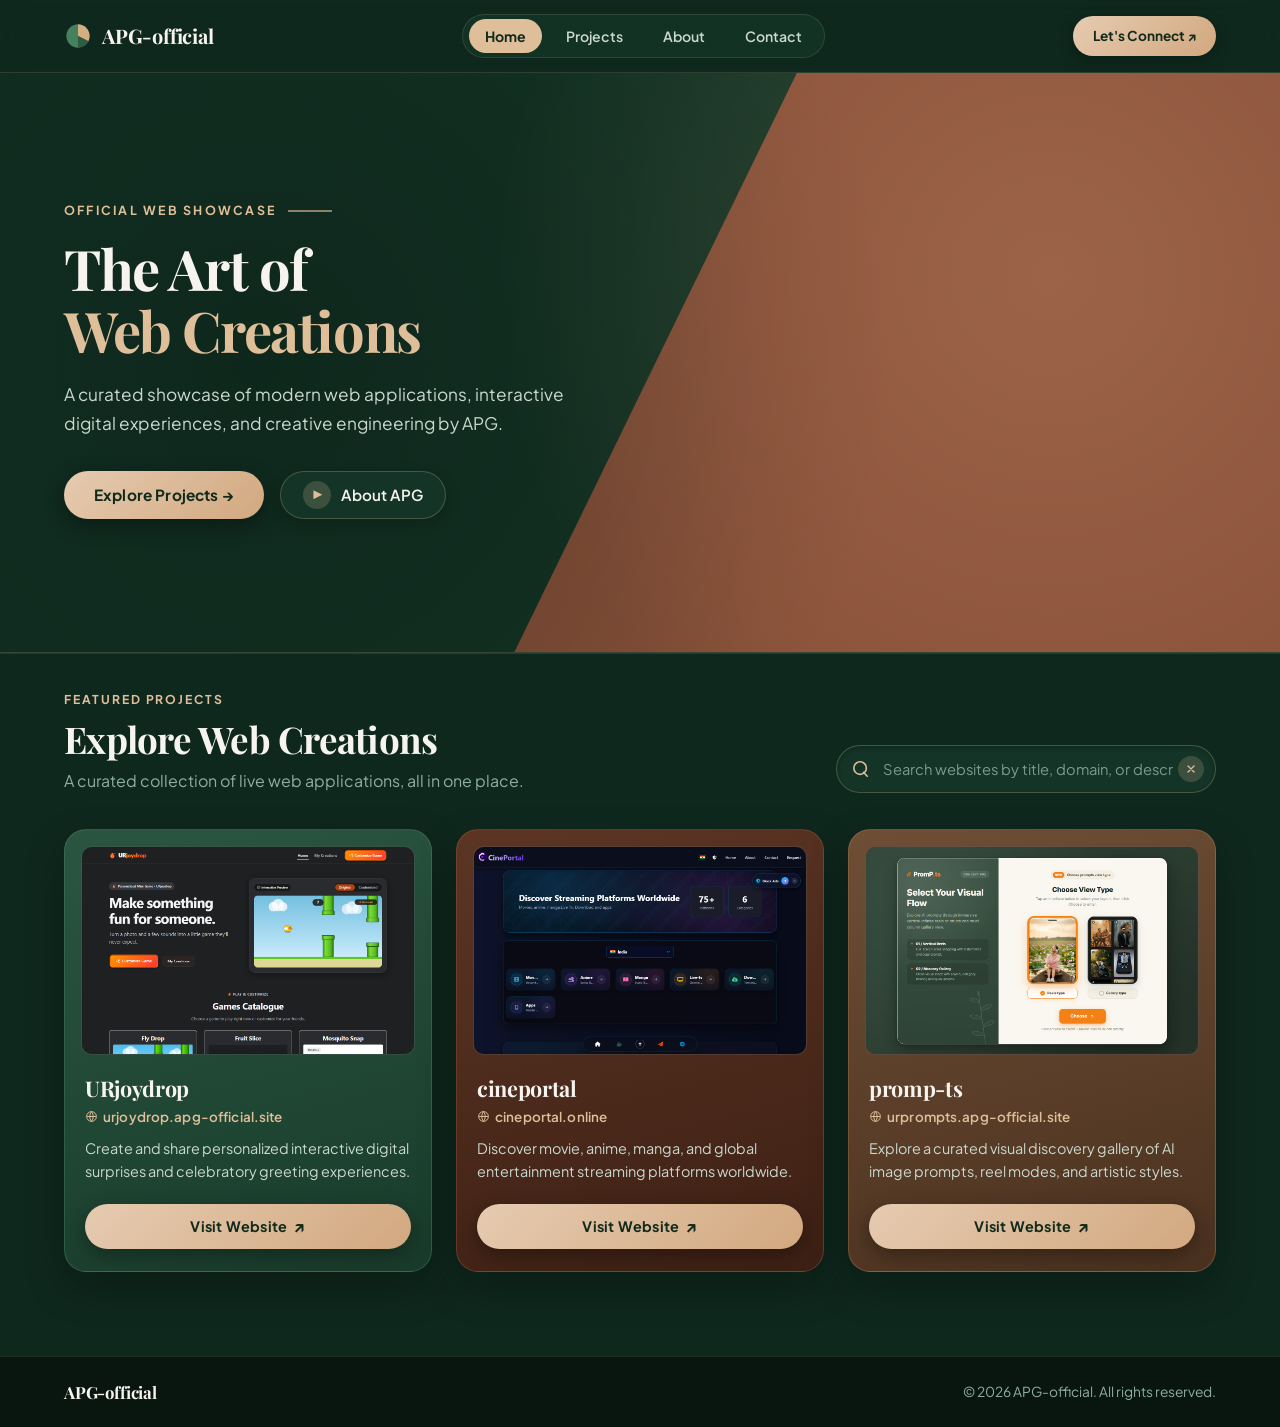
==== commit f277359c: "fix(hero): make diagonal split razor-sharp, remove wavy divider for clean straight baseline, and dis" ====
--- a/index.html
+++ b/index.html
@@ -46,7 +46,7 @@
     <!-- Hero Section (Botanical Luxury with APG Content) -->
     <section class="hero-section" aria-labelledby="hero-title">
       <div class="hero-bg-container" aria-hidden="true">
-        <img src="assets/hero-botanical-bg.jpg" alt="" class="hero-bg-img" loading="eager">
+        <div class="hero-two-tone-bg"></div>
         <div class="hero-overlay"></div>
       </div>
 
@@ -74,13 +74,6 @@
             </a>
           </div>
         </div>
-      </div>
-
-      <!-- Organic Wave Transition Divider -->
-      <div class="hero-wave-divider" aria-hidden="true">
-        <svg viewBox="0 0 1440 80" fill="none" preserveAspectRatio="none" xmlns="http://www.w3.org/2000/svg">
-          <path d="M0,32 C320,68 640,12 960,48 C1200,72 1360,36 1440,44 L1440,80 L0,80 Z" fill="#0F281E"/>
-        </svg>
       </div>
     </section>
 
--- a/css/style.css
+++ b/css/style.css
@@ -256,8 +256,9 @@
   justify-content: center;
   overflow: hidden;
   padding-top: 60px;
-  padding-bottom: 90px;
+  padding-bottom: 70px;
   background-color: var(--forest-deep);
+  border-bottom: 1px solid rgba(223, 191, 153, 0.18);
 }
 
 .hero-bg-container {
@@ -270,12 +271,17 @@
   overflow: hidden;
 }
 
-.hero-bg-img {
+/* Mathematically perfect, razor-sharp two-tone diagonal background (Forest Green & Terracotta Brown) */
+.hero-two-tone-bg {
+  position: absolute;
+  top: 0;
+  left: 0;
   width: 100%;
   height: 100%;
-  object-fit: cover;
-  object-position: center right;
-  display: block;
+  background: 
+    radial-gradient(circle at 82% 35%, rgba(255, 195, 150, 0.16) 0%, transparent 50%),
+    radial-gradient(circle at 20% 50%, rgba(0, 0, 0, 0.25) 0%, transparent 60%),
+    linear-gradient(116deg, #133425 0%, #133425 calc(51% - 0.5px), #895139 calc(51% + 0.5px), #895139 100%);
 }
 
 .hero-overlay {
@@ -284,13 +290,12 @@
   left: 0;
   width: 100%;
   height: 100%;
-  /* Dark forest overlay on the left to ensure high readability while leaving right leaves vivid */
+  pointer-events: none;
   background: linear-gradient(
     90deg, 
-    rgba(15, 40, 30, 0.95) 0%, 
-    rgba(15, 40, 30, 0.82) 42%, 
-    rgba(15, 40, 30, 0.2) 75%, 
-    transparent 100%
+    rgba(15, 40, 30, 0.35) 0%, 
+    rgba(15, 40, 30, 0.1) 35%, 
+    transparent 60%
   );
 }
 
@@ -414,21 +419,6 @@
   padding-left: 2px;
 }
 
-/* Hero Wave Divider */
-.hero-wave-divider {
-  position: absolute;
-  bottom: -1px;
-  left: 0;
-  width: 100%;
-  height: 60px;
-  z-index: 3;
-  pointer-events: none;
-}
-
-.hero-wave-divider svg {
-  width: 100%;
-  height: 100%;
-  display: block;
 }
 
 /* ==========================================================================
@@ -1050,26 +1040,45 @@
 
   .hero-section {
     padding-top: 36px;
-    padding-bottom: 60px;
+    padding-bottom: 50px;
     min-height: auto;
+  }
+
+  /* Clear brown and green split in mobile view */
+  .hero-two-tone-bg {
+    background: 
+      radial-gradient(circle at 85% 25%, rgba(255, 195, 150, 0.15) 0%, transparent 45%),
+      linear-gradient(124deg, #133425 0%, #133425 calc(52% - 0.5px), #895139 calc(52% + 0.5px), #895139 100%);
   }
 
   .hero-overlay {
     background: linear-gradient(
-      180deg,
-      rgba(15, 40, 30, 0.94) 0%,
-      rgba(15, 40, 30, 0.85) 55%,
-      rgba(15, 40, 30, 0.98) 100%
+      90deg,
+      rgba(15, 40, 30, 0.4) 0%,
+      rgba(15, 40, 30, 0.1) 40%,
+      transparent 70%
     );
   }
 
+  .hero-content {
+    max-width: 250px;
+  }
+
   .hero-heading {
-    font-size: 2.2rem;
+    font-size: 2.1rem;
+    line-height: 1.15;
   }
 
   .hero-subtitle {
-    font-size: 0.98rem;
-    margin-bottom: 24px;
+    font-size: 0.92rem;
+    line-height: 1.5;
+    margin-bottom: 22px;
+  }
+
+  .hero-cta-group {
+    flex-direction: column;
+    align-items: flex-start;
+    gap: 12px;
   }
 
   .page-hero {
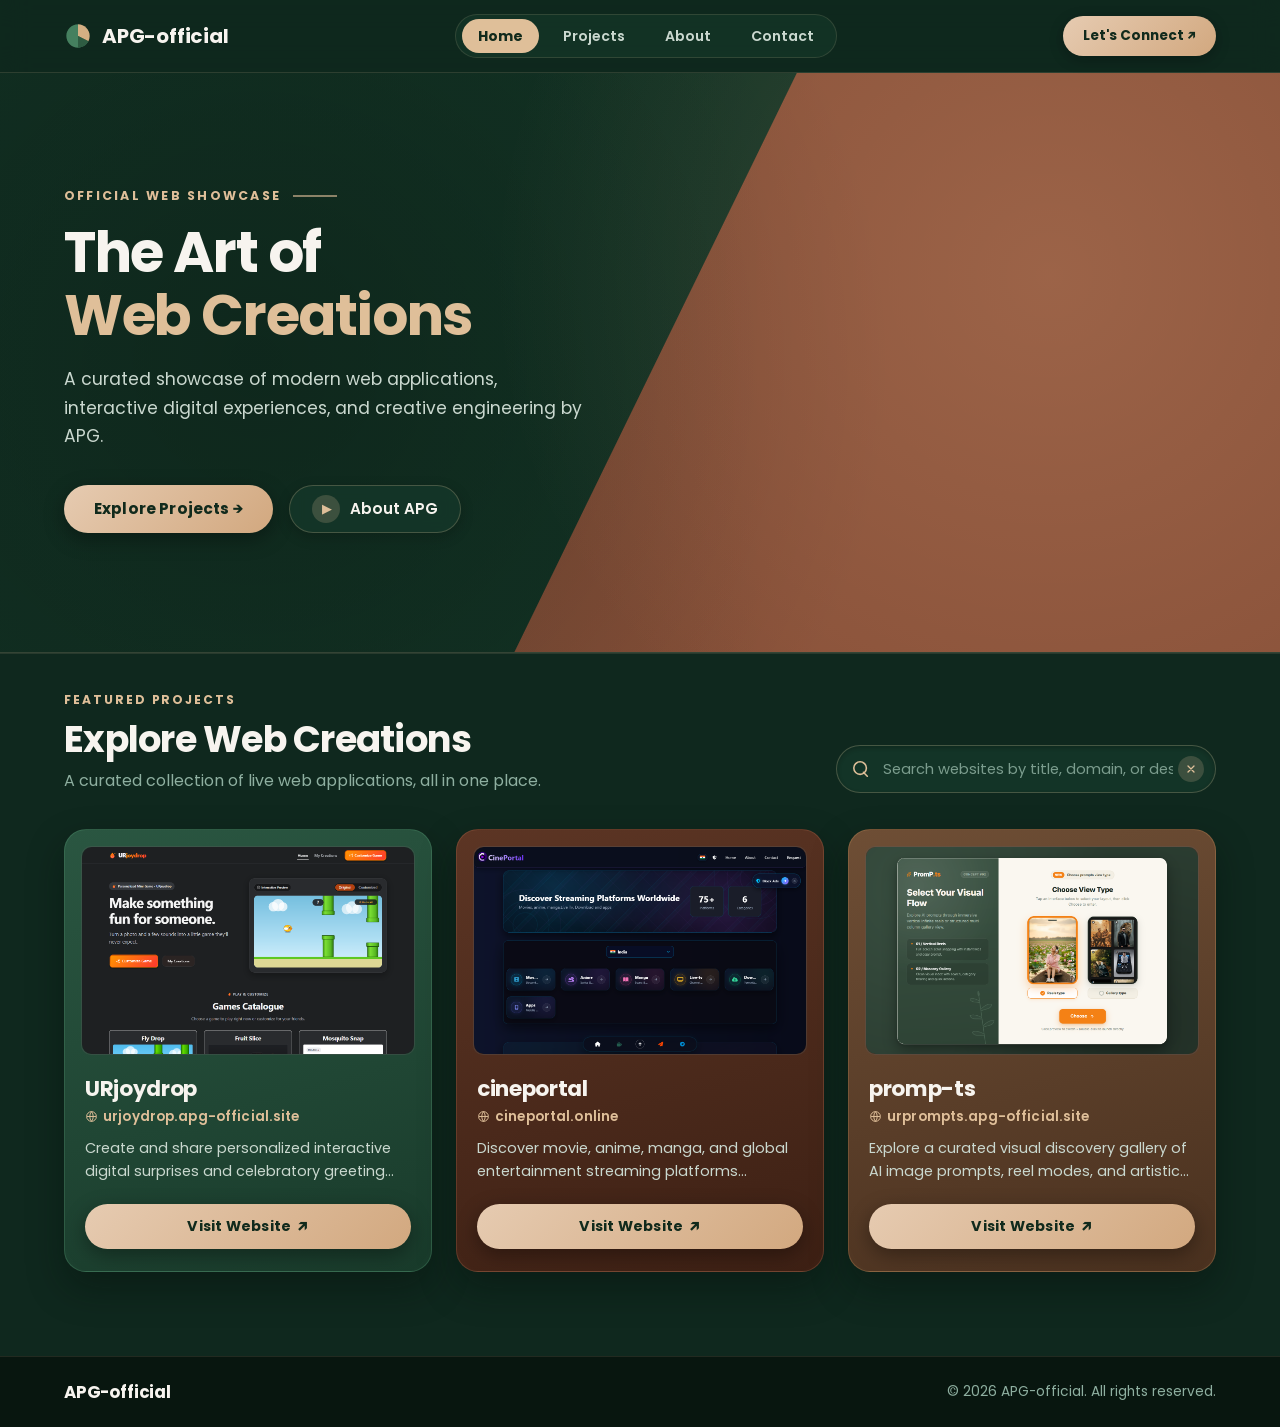
==== commit 5da9fc61: "style(typography): switch to modern geometric sans font (Poppins) matching streaming showcase UI" ====
--- a/index.html
+++ b/index.html
@@ -6,10 +6,10 @@
   <title>APG-official — The Art of Web Creations</title>
   <meta name="description" content="A curated collection of official web creations and interactive applications by APG.">
   
-  <!-- Google Fonts: Plus Jakarta Sans, Playfair Display, and Inter -->
+  <!-- Google Fonts: Poppins & Outfit (Geometric Sans) -->
   <link rel="preconnect" href="https://fonts.googleapis.com">
   <link rel="preconnect" href="https://fonts.gstatic.com" crossorigin>
-  <link href="https://fonts.googleapis.com/css2?family=Inter:wght@400;500;600;700&family=Playfair+Display:ital,wght@0,500;0,600;0,700;1,400;1,600&family=Plus+Jakarta+Sans:wght@400;500;600;700;800&display=swap" rel="stylesheet">
+  <link href="https://fonts.googleapis.com/css2?family=Outfit:wght@400;500;600;700;800&family=Poppins:ital,wght@0,300;0,400;0,500;0,600;0,700;0,800;1,400;1,600&display=swap" rel="stylesheet">
   
   <!-- Stylesheet -->
   <link rel="stylesheet" href="css/style.css">
--- a/css/style.css
+++ b/css/style.css
@@ -63,9 +63,9 @@
   --shadow-card: 0 16px 36px rgba(4, 14, 9, 0.4);
   --shadow-card-hover: 0 24px 48px rgba(4, 14, 9, 0.6);
 
-  /* Typography Pairing */
-  --font-display: 'Playfair Display', Georgia, serif;
-  --font-sans: 'Plus Jakarta Sans', 'Inter', -apple-system, BlinkMacSystemFont, 'Segoe UI', Roboto, sans-serif;
+  /* Typography Pairing (Modern Geometric Sans — Poppins & Outfit) */
+  --font-display: 'Poppins', 'Outfit', -apple-system, BlinkMacSystemFont, 'Segoe UI', sans-serif;
+  --font-sans: 'Poppins', 'Outfit', -apple-system, BlinkMacSystemFont, 'Segoe UI', Roboto, sans-serif;
 
   /* Layout Metrics */
   --max-width: 1200px;
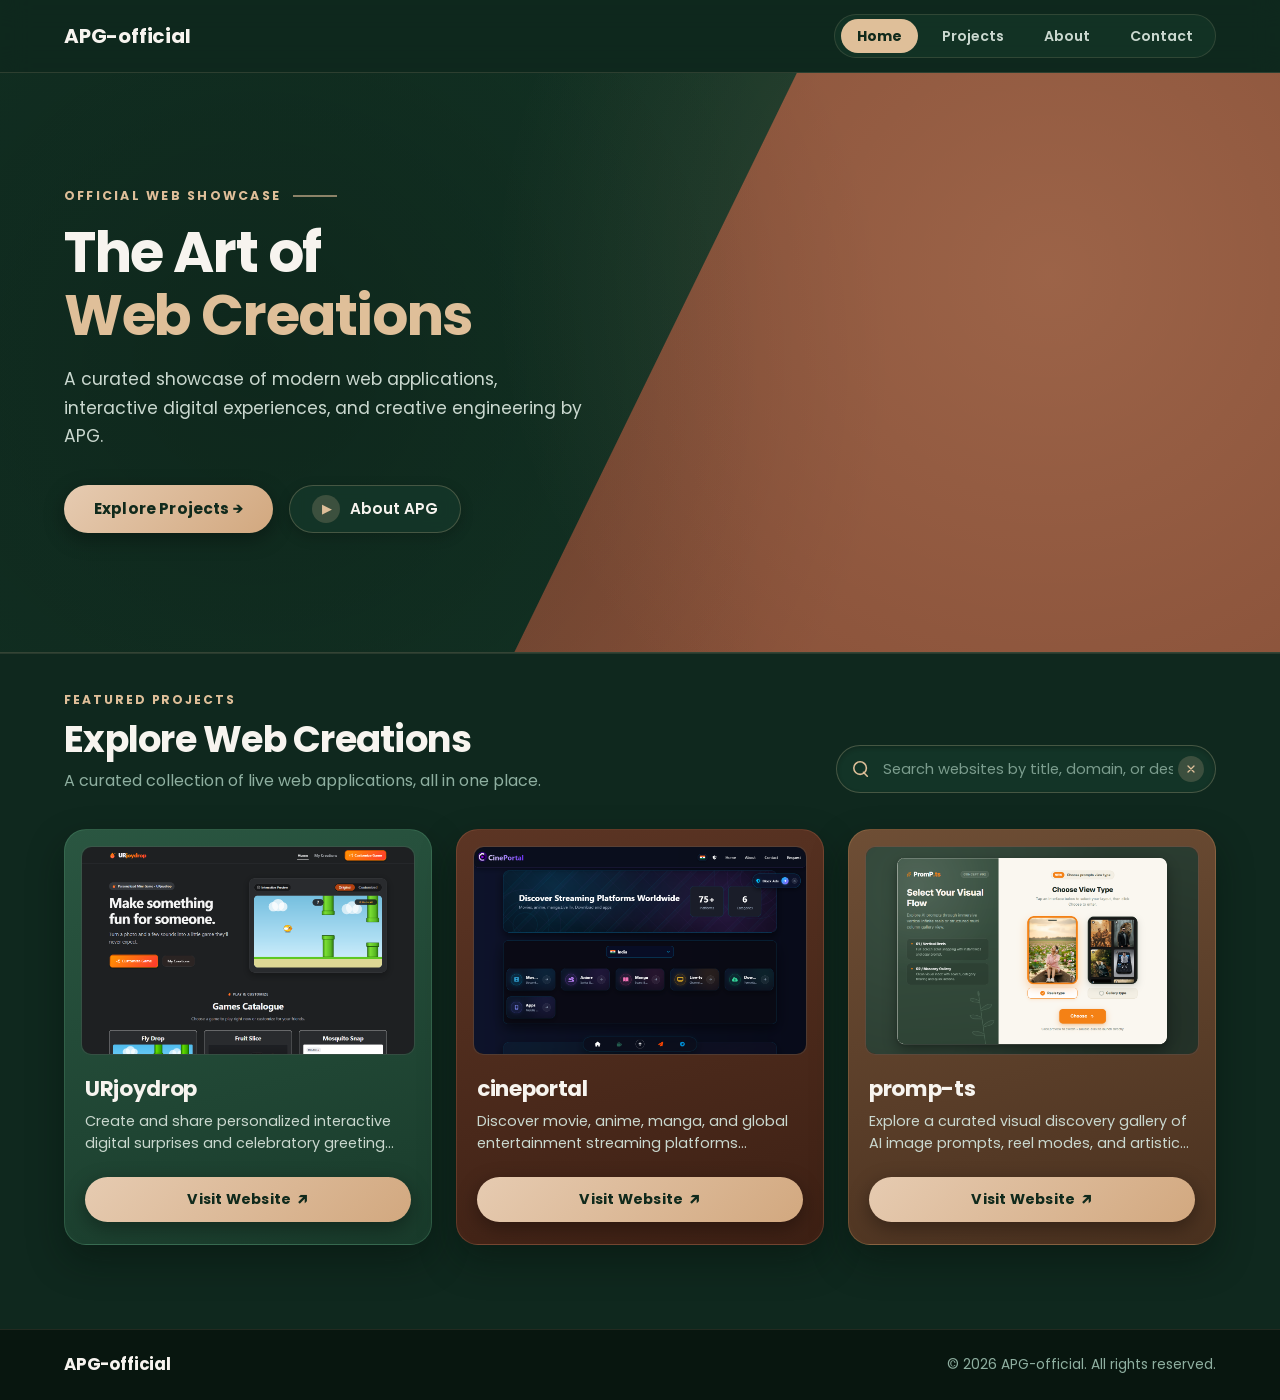
==== commit 82946f48: "refactor(navbar): remove logo icon and let's connect button, optimize mobile nav spacing" ====
--- a/index.html
+++ b/index.html
@@ -20,11 +20,6 @@
   <header class="site-header">
     <div class="container header-inner">
       <a href="index.html" class="brand-logo" aria-label="APG-official home">
-        <svg class="brand-leaf-icon" viewBox="0 0 24 24" fill="none" xmlns="http://www.w3.org/2000/svg" aria-hidden="true">
-          <path d="M12 2C6.48 2 2 6.48 2 12c0 5.52 4.48 10 10 10 3.86 0 7.21-2.19 8.91-5.41L12 12V2z" fill="#4B8B67" opacity="0.9"/>
-          <path d="M12 2c5.52 0 10 4.48 10 10 0 1.64-.4 3.19-1.09 4.59L12 12V2z" fill="#D4AF83"/>
-          <path d="M12 12l8.91 4.59C19.78 19.38 16.14 22 12 22v-10z" fill="#2E5C42"/>
-        </svg>
         <span class="brand-text">APG-official</span>
       </a>
 
@@ -34,10 +29,6 @@
         <a href="about/" class="nav-item">About</a>
         <a href="contact/" class="nav-item">Contact</a>
       </nav>
-
-      <div class="header-action">
-        <a href="contact/" class="btn-connect">Let's Connect &#x2197;</a>
-      </div>
     </div>
   </header>
 
--- a/css/style.css
+++ b/css/style.css
@@ -180,12 +180,6 @@
   opacity: 0.9;
 }
 
-.brand-leaf-icon {
-  width: 28px;
-  height: 28px;
-  flex-shrink: 0;
-}
-
 .brand-text {
   font-family: var(--font-display);
   font-size: 1.25rem;
@@ -222,27 +216,6 @@
   color: var(--btn-sand-text);
   background-color: var(--sand-gold);
   font-weight: 700;
-}
-
-.header-action .btn-connect {
-  display: inline-flex;
-  align-items: center;
-  justify-content: center;
-  height: 40px;
-  padding: 0 20px;
-  font-size: 0.85rem;
-  font-weight: 700;
-  color: var(--btn-sand-text);
-  background: var(--btn-sand-gradient);
-  border-radius: var(--radius-pill);
-  box-shadow: 0 4px 14px rgba(0, 0, 0, 0.25);
-  transition: transform var(--transition-fast), box-shadow var(--transition-fast);
-}
-
-.header-action .btn-connect:hover {
-  background: var(--btn-sand-hover);
-  box-shadow: 0 6px 18px rgba(0, 0, 0, 0.35);
-  transform: translateY(-1px);
 }
 
 /* ==========================================================================
@@ -821,25 +794,7 @@
   color: var(--text-primary);
   line-height: 1.25;
   letter-spacing: -0.015em;
-  margin-bottom: 4px;
-}
-
-.card-domain {
-  font-size: 0.84rem;
-  color: var(--sand-gold);
-  font-weight: 600;
-  letter-spacing: 0.01em;
-  display: inline-flex;
-  align-items: center;
-  gap: 5px;
-  margin-bottom: 10px;
-}
-
-.card-domain-icon {
-  width: 13px;
-  height: 13px;
-  color: var(--sand-gold);
-  flex-shrink: 0;
+  margin-bottom: 8px;
 }
 
 .card-desc {
@@ -1031,11 +986,28 @@
   }
 
   .header-inner {
-    height: 64px;
+    height: 60px;
+  }
+
+  .brand-logo {
+    flex-shrink: 0;
+  }
+
+  .brand-text {
+    font-size: 0.95rem;
+    white-space: nowrap;
   }
 
   .nav-links {
-    display: none; /* Minimal mobile header */
+    display: flex;
+    gap: 3px;
+    padding: 3px 5px;
+  }
+
+  .nav-item {
+    font-size: 0.74rem;
+    padding: 4px 8px;
+    white-space: nowrap;
   }
 
   .hero-section {
@@ -1145,18 +1117,7 @@
 
   .card-title {
     font-size: 1.05rem;
-    margin-bottom: 2px;
-  }
-
-  .card-domain {
-    font-size: 0.72rem;
-    gap: 3px;
     margin-bottom: 6px;
-  }
-
-  .card-domain-icon {
-    width: 11px;
-    height: 11px;
   }
 
   .card-desc {
